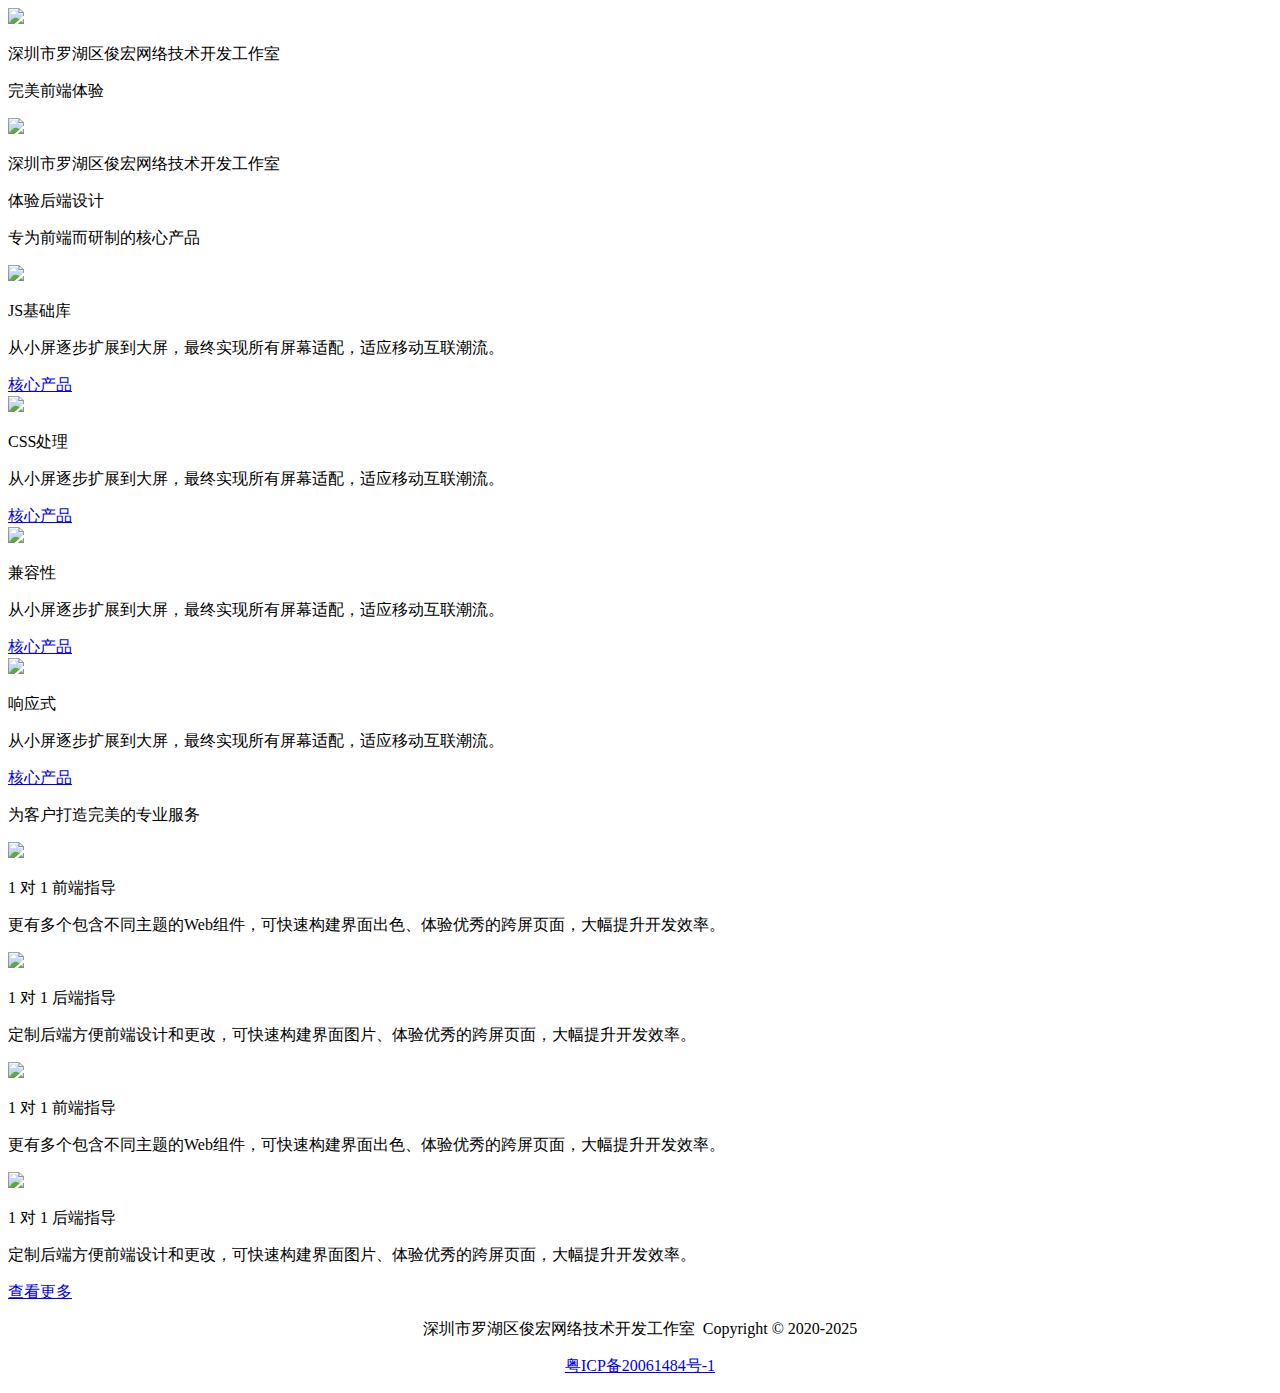
==== index.html @ c03212d7 "Add files via upload" ====
<!DOCTYPE html>
<html lang="en">
<head>
  <meta charset="UTF-8">
  <meta name="viewport" content="width=device-width,user-scalable=no,initial-scale=1.0,maximum-scale=1.0,minimum-scale=1.0">
  <title>深圳市罗湖区俊宏网络技术开发工作室</title>
  <link rel="stylesheet" href="../res/layui/css/layui.css">
  <link rel="stylesheet" href="../res/static/css/index.css">
  <!--禁止右键代码-->	
<script>
    document.oncontextmenu=new Function("event.returnValue=false;"); //禁止右键功能
    document.onkeydown=MM_KeyPress;
    function  MM_KeyPress(num){
        //防止系统退格键
        var keycode = event.keyCode;
        if(keycode ==8)//屏蔽退格健
        {
            event.keyCode = 0;
            return;
        }
        if(keycode >=122 && keycode <=123)//屏蔽f12功能键
        {
            event.keyCode = 0 ;
            event.returnValue=false;
            return;
        }
    }

</script>
<script>function fuckyou(){
      window.close(); //关闭当前窗口(防抽)
     window.location="about:blank"; //将当前窗口跳转置空白页
}
  function ck() {
    console.profile();
    console.profileEnd();
    //我们判断一下profiles里面有没有东西，如果有，肯定有人按F12了，没错！！
    if(console.clear) { console.clear() };
                        if (typeof console.profiles =="object"){
    return console.profiles.length > 0;
                        }
}
function hehe(){
if( (window.console && (console.firebug || console.table && /firebug/i.test(console.table()) )) || (typeof opera == 'object' && typeof opera.postError == 'function' && console.profile.length > 0)){
  fuckyou();
}
if(typeof console.profiles =="object"&&console.profiles.length > 0){
fuckyou();
}
}
hehe();
window.onresize = function(){
if((window.outerHeight-window.innerHeight)>200)
//判断当前窗口内页高度和窗口高度，如果差值大于200，那么呵呵
   fuckyou();
}</script>
<!--禁止右键代码-->
</head>
<body>
  <!-- nav部分 -->
  
  <!-- banner部分 -->
  <div>
    <div class="layui-carousel" id="banner">
      <div carousel-item>
        <div>
          <img src="../res/static/img/banner1.jpg">
          <div class="panel">
            <p class="title">深圳市罗湖区俊宏网络技术开发工作室</p>
            <p>完美前端体验</p>
          </div>
        </div>
        <div>
          <img src="../res/static/img/banner2.jpg">
          <div class="panel">
            <p class="title">深圳市罗湖区俊宏网络技术开发工作室</p>
            <p>体验后端设计</p>
          </div>
        </div>
      </div>
    </div>
  </div>
  <!-- main部分 -->
  <div class="main-product">
    <div class="layui-container">
      <p class="title">专为前端而研制的<span>核心产品</span></p>
      <div class="layui-row layui-col-space25">
        <div class="layui-col-sm6 layui-col-md3">
          <div class="content">
            <div><img src="../res/static/img/Big_icon1.png"></div>
            <div>
              <p class="label">JS基础库</p>
              <p>从小屏逐步扩展到大屏，最终实现所有屏幕适配，适应移动互联潮流。</p>
            </div>
            <a href="javascript:;">核心产品</a>
          </div>
        </div>
        <div class="layui-col-sm6 layui-col-md3 ">
          <div class="content">
            <div><img src="../res/static/img/Big_icon2.png"></div>
            <div>
              <p class="label">CSS处理</p>
              <p>从小屏逐步扩展到大屏，最终实现所有屏幕适配，适应移动互联潮流。</p>
            </div>
            <a href="javascript:;">核心产品</a>
          </div>
        </div>
        <div class="layui-col-sm6 layui-col-md3 ">
          <div class="content">
            <div><img src="../res/static/img/Big_icon3.png"></div>
            <div>
              <p class="label">兼容性</p>
              <p>从小屏逐步扩展到大屏，最终实现所有屏幕适配，适应移动互联潮流。</p>
            </div>
            <a href="javascript:;">核心产品</a>
          </div>
        </div>
        <div class="layui-col-sm6 layui-col-md3 ">
          <div class="content">
            <div><img src="../res/static/img/Big_icon4.png"></div>
            <div>
              <p class="label">响应式</p>
              <p>从小屏逐步扩展到大屏，最终实现所有屏幕适配，适应移动互联潮流。</p>
            </div>
            <a href="javascript:;">核心产品</a>
          </div>
        </div>
      </div>
    </div>
  </div>
  <div class="main-service">
    <div class="layui-container">
      <p class="title">为客户打造完美的<span>专业服务</span></p>
      <div class="layui-row layui-col-space25 layui-col-space80">
        <div class="layui-col-sm6">
          <div class="content">
            <div class="content-left"><img src="../res/static/img/home_img1.jpg"></div>
            <div class="content-right">
              <p class="label">1 对 1 前端指导</p>
              <span></span>
              <p>更有多个包含不同主题的Web组件，可快速构建界面出色、体验优秀的跨屏页面，大幅提升开发效率。</p>
            </div>
          </div>
        </div>
        <div class="layui-col-sm6">
          <div class="content">
            <div class="content-left"><img src="../res/static/img/home_img2.jpg"></div>
            <div class="content-right">
              <p class="label">1 对 1 后端指导</p>
              <span></span>
              <p>定制后端方便前端设计和更改，可快速构建界面图片、体验优秀的跨屏页面，大幅提升开发效率。</p>
            </div>
          </div>
        </div>
        <div class="layui-col-sm6">
          <div class="content">
            <div class="content-left"><img src="../res/static/img/home_img3.jpg"></div>
            <div class="content-right">
              <p class="label">1 对 1 前端指导</p>
              <span></span>
              <p>更有多个包含不同主题的Web组件，可快速构建界面出色、体验优秀的跨屏页面，大幅提升开发效率。</p>
            </div>
          </div>
        </div>
        <div class="layui-col-sm6">
          <div class="content">
            <div class="content-left"><img src="../res/static/img/home_img4.jpg"></div>
            <div class="content-right">
              <p class="label">1 对 1 后端指导</p>
              <span></span>
              <p>定制后端方便前端设计和更改，可快速构建界面图片、体验优秀的跨屏页面，大幅提升开发效率。</p>
            </div>
          </div>
        </div>
      </div>
      <div class="service-more"><a href="javascript:;">查看更多</a></div>
    </div>
  </div>
<!-- footer部分 -->
<center>
<p class="contact-top"><span class="right">深圳市罗湖区俊宏网络技术开发工作室&nbsp;&nbsp;Copyright&nbsp;©&nbsp;2020-2025 </span></p>
<p class="contact-bottom"><span class="right"><a href="https://beian.miit.gov.cn/">粤ICP备20061484号-1</a></div>
</div>
</div>
</div>
</div>
</div>
</center>
<!-- footer部分 -->
<script src="../res/layui/layui.js"></script>
<script>
  layui.config({
    base: '../res/static/js/' 
  }).use('firm'); 
</script>
</body>
</html>
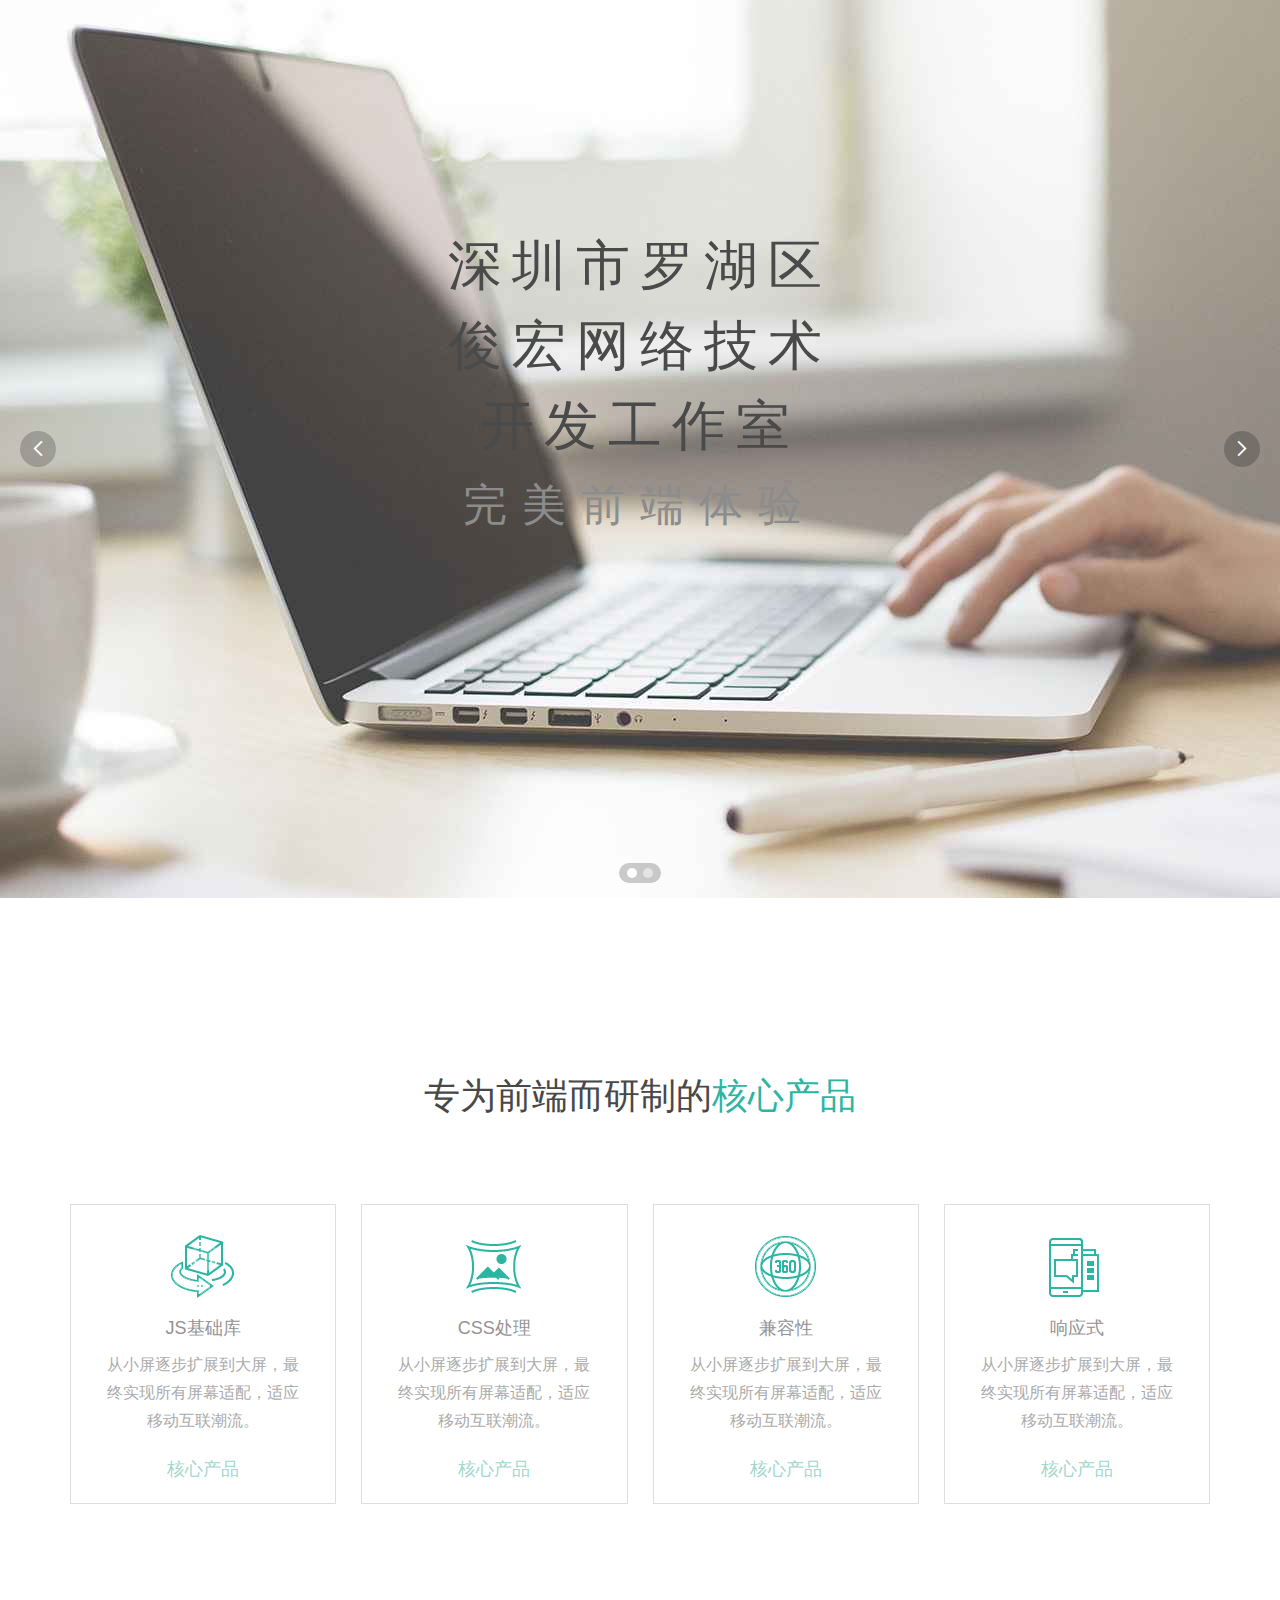
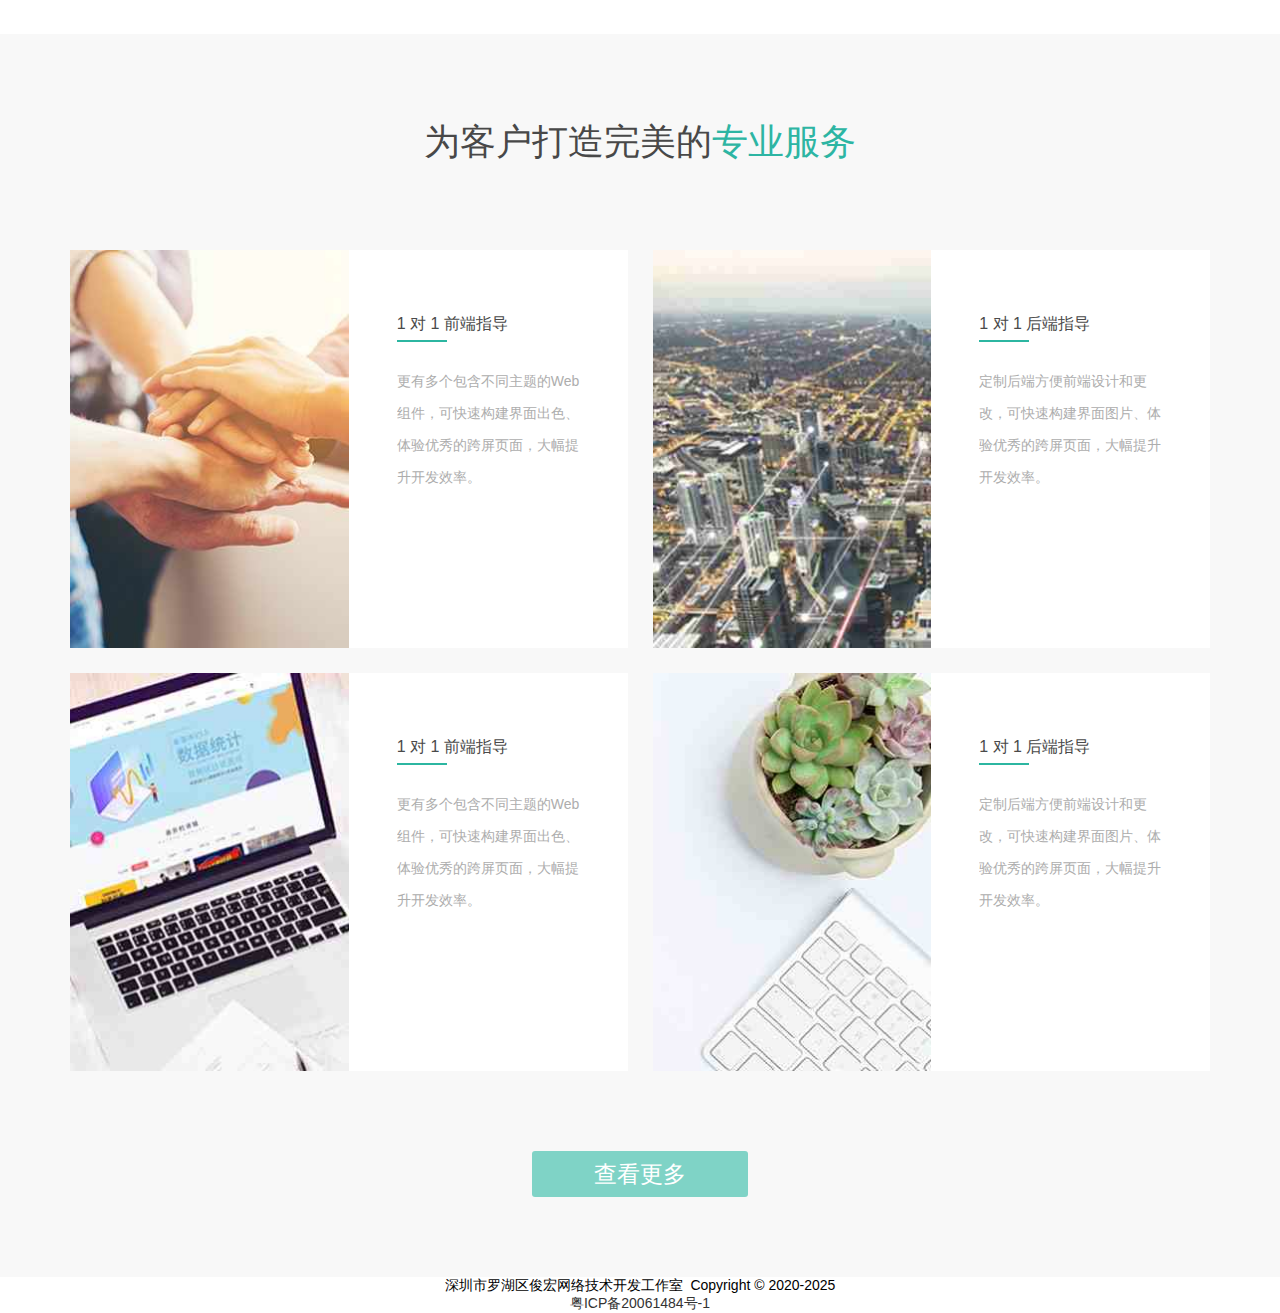
==== commit 8a418502: "Update index.html" ====
--- a/index.html
+++ b/index.html
@@ -4,8 +4,8 @@
   <meta charset="UTF-8">
   <meta name="viewport" content="width=device-width,user-scalable=no,initial-scale=1.0,maximum-scale=1.0,minimum-scale=1.0">
   <title>深圳市罗湖区俊宏网络技术开发工作室</title>
-  <link rel="stylesheet" href="../res/layui/css/layui.css">
-  <link rel="stylesheet" href="../res/static/css/index.css">
+  <link rel="stylesheet" href="res/layui/css/layui.css">
+  <link rel="stylesheet" href="res/static/css/index.css">
   <!--禁止右键代码-->	
 <script>
     document.oncontextmenu=new Function("event.returnValue=false;"); //禁止右键功能
@@ -64,14 +64,14 @@
     <div class="layui-carousel" id="banner">
       <div carousel-item>
         <div>
-          <img src="../res/static/img/banner1.jpg">
+          <img src="res/static/img/banner1.jpg">
           <div class="panel">
             <p class="title">深圳市罗湖区俊宏网络技术开发工作室</p>
             <p>完美前端体验</p>
           </div>
         </div>
         <div>
-          <img src="../res/static/img/banner2.jpg">
+          <img src="res/static/img/banner2.jpg">
           <div class="panel">
             <p class="title">深圳市罗湖区俊宏网络技术开发工作室</p>
             <p>体验后端设计</p>
@@ -87,7 +87,7 @@
       <div class="layui-row layui-col-space25">
         <div class="layui-col-sm6 layui-col-md3">
           <div class="content">
-            <div><img src="../res/static/img/Big_icon1.png"></div>
+            <div><img src="res/static/img/Big_icon1.png"></div>
             <div>
               <p class="label">JS基础库</p>
               <p>从小屏逐步扩展到大屏，最终实现所有屏幕适配，适应移动互联潮流。</p>
@@ -97,7 +97,7 @@
         </div>
         <div class="layui-col-sm6 layui-col-md3 ">
           <div class="content">
-            <div><img src="../res/static/img/Big_icon2.png"></div>
+            <div><img src="res/static/img/Big_icon2.png"></div>
             <div>
               <p class="label">CSS处理</p>
               <p>从小屏逐步扩展到大屏，最终实现所有屏幕适配，适应移动互联潮流。</p>
@@ -107,7 +107,7 @@
         </div>
         <div class="layui-col-sm6 layui-col-md3 ">
           <div class="content">
-            <div><img src="../res/static/img/Big_icon3.png"></div>
+            <div><img src="res/static/img/Big_icon3.png"></div>
             <div>
               <p class="label">兼容性</p>
               <p>从小屏逐步扩展到大屏，最终实现所有屏幕适配，适应移动互联潮流。</p>
@@ -117,7 +117,7 @@
         </div>
         <div class="layui-col-sm6 layui-col-md3 ">
           <div class="content">
-            <div><img src="../res/static/img/Big_icon4.png"></div>
+            <div><img src="res/static/img/Big_icon4.png"></div>
             <div>
               <p class="label">响应式</p>
               <p>从小屏逐步扩展到大屏，最终实现所有屏幕适配，适应移动互联潮流。</p>
@@ -134,7 +134,7 @@
       <div class="layui-row layui-col-space25 layui-col-space80">
         <div class="layui-col-sm6">
           <div class="content">
-            <div class="content-left"><img src="../res/static/img/home_img1.jpg"></div>
+            <div class="content-left"><img src="res/static/img/home_img1.jpg"></div>
             <div class="content-right">
               <p class="label">1 对 1 前端指导</p>
               <span></span>
@@ -144,7 +144,7 @@
         </div>
         <div class="layui-col-sm6">
           <div class="content">
-            <div class="content-left"><img src="../res/static/img/home_img2.jpg"></div>
+            <div class="content-left"><img src="res/static/img/home_img2.jpg"></div>
             <div class="content-right">
               <p class="label">1 对 1 后端指导</p>
               <span></span>
@@ -154,7 +154,7 @@
         </div>
         <div class="layui-col-sm6">
           <div class="content">
-            <div class="content-left"><img src="../res/static/img/home_img3.jpg"></div>
+            <div class="content-left"><img src="res/static/img/home_img3.jpg"></div>
             <div class="content-right">
               <p class="label">1 对 1 前端指导</p>
               <span></span>
@@ -164,7 +164,7 @@
         </div>
         <div class="layui-col-sm6">
           <div class="content">
-            <div class="content-left"><img src="../res/static/img/home_img4.jpg"></div>
+            <div class="content-left"><img src="res/static/img/home_img4.jpg"></div>
             <div class="content-right">
               <p class="label">1 对 1 后端指导</p>
               <span></span>
@@ -187,11 +187,11 @@
 </div>
 </center>
 <!-- footer部分 -->
-<script src="../res/layui/layui.js"></script>
+<script src="res/layui/layui.js"></script>
 <script>
   layui.config({
-    base: '../res/static/js/' 
+    base: 'res/static/js/' 
   }).use('firm'); 
 </script>
 </body>
-</html>+</html>
--- a/res/layui/css/layui.css
+++ b/res/layui/css/layui.css
@@ -0,0 +1,2 @@
+/** layui-v2.4.5 MIT License By https://www.layui.com */
+ .layui-inline,img{display:inline-block;vertical-align:middle}h1,h2,h3,h4,h5,h6{font-weight:400}.layui-edge,.layui-header,.layui-inline,.layui-main{position:relative}.layui-elip,.layui-form-checkbox span,.layui-form-pane .layui-form-label{text-overflow:ellipsis;white-space:nowrap}.layui-btn,.layui-edge,.layui-inline,img{vertical-align:middle}.layui-btn,.layui-disabled,.layui-icon,.layui-unselect{-webkit-user-select:none;-ms-user-select:none;-moz-user-select:none}blockquote,body,button,dd,div,dl,dt,form,h1,h2,h3,h4,h5,h6,input,li,ol,p,pre,td,textarea,th,ul{margin:0;padding:0;-webkit-tap-highlight-color:rgba(0,0,0,0)}a:active,a:hover{outline:0}img{border:none}li{list-style:none}table{border-collapse:collapse;border-spacing:0}h4,h5,h6{font-size:100%}button,input,optgroup,option,select,textarea{font-family:inherit;font-size:inherit;font-style:inherit;font-weight:inherit;outline:0}pre{white-space:pre-wrap;white-space:-moz-pre-wrap;white-space:-pre-wrap;white-space:-o-pre-wrap;word-wrap:break-word}body{line-height:24px;font:14px Helvetica Neue,Helvetica,PingFang SC,Tahoma,Arial,sans-serif}hr{height:1px;margin:10px 0;border:0;clear:both}a{color:#333;text-decoration:none}a:hover{color:#777}a cite{font-style:normal;*cursor:pointer}.layui-border-box,.layui-border-box *{box-sizing:border-box}.layui-box,.layui-box *{box-sizing:content-box}.layui-clear{clear:both;*zoom:1}.layui-clear:after{content:'\20';clear:both;*zoom:1;display:block;height:0}.layui-inline{*display:inline;*zoom:1}.layui-edge{display:inline-block;width:0;height:0;border-width:6px;border-style:dashed;border-color:transparent;overflow:hidden}.layui-edge-top{top:-4px;border-bottom-color:#999;border-bottom-style:solid}.layui-edge-right{border-left-color:#999;border-left-style:solid}.layui-edge-bottom{top:2px;border-top-color:#999;border-top-style:solid}.layui-edge-left{border-right-color:#999;border-right-style:solid}.layui-elip{overflow:hidden}.layui-disabled,.layui-disabled:hover{color:#d2d2d2!important;cursor:not-allowed!important}.layui-circle{border-radius:100%}.layui-show{display:block!important}.layui-hide{display:none!important}@font-face{font-family:layui-icon;src:url(../font/iconfont.eot?v=240);src:url(../font/iconfont.eot?v=240#iefix) format('embedded-opentype'),url(../font/iconfont.svg?v=240#iconfont) format('svg'),url(../font/iconfont.woff?v=240) format('woff'),url(../font/iconfont.ttf?v=240) format('truetype')}.layui-icon{font-family:layui-icon!important;font-size:16px;font-style:normal;-webkit-font-smoothing:antialiased;-moz-osx-font-smoothing:grayscale}.layui-icon-reply-fill:before{content:"\e611"}.layui-icon-set-fill:before{content:"\e614"}.layui-icon-menu-fill:before{content:"\e60f"}.layui-icon-search:before{content:"\e615"}.layui-icon-share:before{content:"\e641"}.layui-icon-set-sm:before{content:"\e620"}.layui-icon-engine:before{content:"\e628"}.layui-icon-close:before{content:"\1006"}.layui-icon-close-fill:before{content:"\1007"}.layui-icon-chart-screen:before{content:"\e629"}.layui-icon-star:before{content:"\e600"}.layui-icon-circle-dot:before{content:"\e617"}.layui-icon-chat:before{content:"\e606"}.layui-icon-release:before{content:"\e609"}.layui-icon-list:before{content:"\e60a"}.layui-icon-chart:before{content:"\e62c"}.layui-icon-ok-circle:before{content:"\1005"}.layui-icon-layim-theme:before{content:"\e61b"}.layui-icon-table:before{content:"\e62d"}.layui-icon-right:before{content:"\e602"}.layui-icon-left:before{content:"\e603"}.layui-icon-cart-simple:before{content:"\e698"}.layui-icon-face-cry:before{content:"\e69c"}.layui-icon-face-smile:before{content:"\e6af"}.layui-icon-survey:before{content:"\e6b2"}.layui-icon-tree:before{content:"\e62e"}.layui-icon-upload-circle:before{content:"\e62f"}.layui-icon-add-circle:before{content:"\e61f"}.layui-icon-download-circle:before{content:"\e601"}.layui-icon-templeate-1:before{content:"\e630"}.layui-icon-util:before{content:"\e631"}.layui-icon-face-surprised:before{content:"\e664"}.layui-icon-edit:before{content:"\e642"}.layui-icon-speaker:before{content:"\e645"}.layui-icon-down:before{content:"\e61a"}.layui-icon-file:before{content:"\e621"}.layui-icon-layouts:before{content:"\e632"}.layui-icon-rate-half:before{content:"\e6c9"}.layui-icon-add-circle-fine:before{content:"\e608"}.layui-icon-prev-circle:before{content:"\e633"}.layui-icon-read:before{content:"\e705"}.layui-icon-404:before{content:"\e61c"}.layui-icon-carousel:before{content:"\e634"}.layui-icon-help:before{content:"\e607"}.layui-icon-code-circle:before{content:"\e635"}.layui-icon-water:before{content:"\e636"}.layui-icon-username:before{content:"\e66f"}.layui-icon-find-fill:before{content:"\e670"}.layui-icon-about:before{content:"\e60b"}.layui-icon-location:before{content:"\e715"}.layui-icon-up:before{content:"\e619"}.layui-icon-pause:before{content:"\e651"}.layui-icon-date:before{content:"\e637"}.layui-icon-layim-uploadfile:before{content:"\e61d"}.layui-icon-delete:before{content:"\e640"}.layui-icon-play:before{content:"\e652"}.layui-icon-top:before{content:"\e604"}.layui-icon-friends:before{content:"\e612"}.layui-icon-refresh-3:before{content:"\e9aa"}.layui-icon-ok:before{content:"\e605"}.layui-icon-layer:before{content:"\e638"}.layui-icon-face-smile-fine:before{content:"\e60c"}.layui-icon-dollar:before{content:"\e659"}.layui-icon-group:before{content:"\e613"}.layui-icon-layim-download:before{content:"\e61e"}.layui-icon-picture-fine:before{content:"\e60d"}.layui-icon-link:before{content:"\e64c"}.layui-icon-diamond:before{content:"\e735"}.layui-icon-log:before{content:"\e60e"}.layui-icon-rate-solid:before{content:"\e67a"}.layui-icon-fonts-del:before{content:"\e64f"}.layui-icon-unlink:before{content:"\e64d"}.layui-icon-fonts-clear:before{content:"\e639"}.layui-icon-triangle-r:before{content:"\e623"}.layui-icon-circle:before{content:"\e63f"}.layui-icon-radio:before{content:"\e643"}.layui-icon-align-center:before{content:"\e647"}.layui-icon-align-right:before{content:"\e648"}.layui-icon-align-left:before{content:"\e649"}.layui-icon-loading-1:before{content:"\e63e"}.layui-icon-return:before{content:"\e65c"}.layui-icon-fonts-strong:before{content:"\e62b"}.layui-icon-upload:before{content:"\e67c"}.layui-icon-dialogue:before{content:"\e63a"}.layui-icon-video:before{content:"\e6ed"}.layui-icon-headset:before{content:"\e6fc"}.layui-icon-cellphone-fine:before{content:"\e63b"}.layui-icon-add-1:before{content:"\e654"}.layui-icon-face-smile-b:before{content:"\e650"}.layui-icon-fonts-html:before{content:"\e64b"}.layui-icon-form:before{content:"\e63c"}.layui-icon-cart:before{content:"\e657"}.layui-icon-camera-fill:before{content:"\e65d"}.layui-icon-tabs:before{content:"\e62a"}.layui-icon-fonts-code:before{content:"\e64e"}.layui-icon-fire:before{content:"\e756"}.layui-icon-set:before{content:"\e716"}.layui-icon-fonts-u:before{content:"\e646"}.layui-icon-triangle-d:before{content:"\e625"}.layui-icon-tips:before{content:"\e702"}.layui-icon-picture:before{content:"\e64a"}.layui-icon-more-vertical:before{content:"\e671"}.layui-icon-flag:before{content:"\e66c"}.layui-icon-loading:before{content:"\e63d"}.layui-icon-fonts-i:before{content:"\e644"}.layui-icon-refresh-1:before{content:"\e666"}.layui-icon-rmb:before{content:"\e65e"}.layui-icon-home:before{content:"\e68e"}.layui-icon-user:before{content:"\e770"}.layui-icon-notice:before{content:"\e667"}.layui-icon-login-weibo:before{content:"\e675"}.layui-icon-voice:before{content:"\e688"}.layui-icon-upload-drag:before{content:"\e681"}.layui-icon-login-qq:before{content:"\e676"}.layui-icon-snowflake:before{content:"\e6b1"}.layui-icon-file-b:before{content:"\e655"}.layui-icon-template:before{content:"\e663"}.layui-icon-auz:before{content:"\e672"}.layui-icon-console:before{content:"\e665"}.layui-icon-app:before{content:"\e653"}.layui-icon-prev:before{content:"\e65a"}.layui-icon-website:before{content:"\e7ae"}.layui-icon-next:before{content:"\e65b"}.layui-icon-component:before{content:"\e857"}.layui-icon-more:before{content:"\e65f"}.layui-icon-login-wechat:before{content:"\e677"}.layui-icon-shrink-right:before{content:"\e668"}.layui-icon-spread-left:before{content:"\e66b"}.layui-icon-camera:before{content:"\e660"}.layui-icon-note:before{content:"\e66e"}.layui-icon-refresh:before{content:"\e669"}.layui-icon-female:before{content:"\e661"}.layui-icon-male:before{content:"\e662"}.layui-icon-password:before{content:"\e673"}.layui-icon-senior:before{content:"\e674"}.layui-icon-theme:before{content:"\e66a"}.layui-icon-tread:before{content:"\e6c5"}.layui-icon-praise:before{content:"\e6c6"}.layui-icon-star-fill:before{content:"\e658"}.layui-icon-rate:before{content:"\e67b"}.layui-icon-template-1:before{content:"\e656"}.layui-icon-vercode:before{content:"\e679"}.layui-icon-cellphone:before{content:"\e678"}.layui-icon-screen-full:before{content:"\e622"}.layui-icon-screen-restore:before{content:"\e758"}.layui-icon-cols:before{content:"\e610"}.layui-icon-export:before{content:"\e67d"}.layui-icon-print:before{content:"\e66d"}.layui-icon-slider:before{content:"\e714"}.layui-main{width:1140px;margin:0 auto}.layui-header{z-index:1000;height:60px}.layui-header a:hover{transition:all .5s;-webkit-transition:all .5s}.layui-side{position:fixed;left:0;top:0;bottom:0;z-index:999;width:200px;overflow-x:hidden}.layui-side-scroll{position:relative;width:220px;height:100%;overflow-x:hidden}.layui-body{position:absolute;left:200px;right:0;top:0;bottom:0;z-index:998;width:auto;overflow:hidden;overflow-y:auto;box-sizing:border-box}.layui-layout-body{overflow:hidden}.layui-layout-admin .layui-header{background-color:#23262E}.layui-layout-admin .layui-side{top:60px;width:200px;overflow-x:hidden}.layui-layout-admin .layui-body{top:60px;bottom:44px}.layui-layout-admin .layui-main{width:auto;margin:0 15px}.layui-layout-admin .layui-footer{position:fixed;left:200px;right:0;bottom:0;height:44px;line-height:44px;padding:0 15px;background-color:#eee}.layui-layout-admin .layui-logo{position:absolute;left:0;top:0;width:200px;height:100%;line-height:60px;text-align:center;color:#009688;font-size:16px}.layui-layout-admin .layui-header .layui-nav{background:0 0}.layui-layout-left{position:absolute!important;left:200px;top:0}.layui-layout-right{position:absolute!important;right:0;top:0}.layui-container{position:relative;margin:0 auto;padding:0 15px;box-sizing:border-box}.layui-fluid{position:relative;margin:0 auto;padding:0 15px}.layui-row:after,.layui-row:before{content:'';display:block;clear:both}.layui-col-lg1,.layui-col-lg10,.layui-col-lg11,.layui-col-lg12,.layui-col-lg2,.layui-col-lg3,.layui-col-lg4,.layui-col-lg5,.layui-col-lg6,.layui-col-lg7,.layui-col-lg8,.layui-col-lg9,.layui-col-md1,.layui-col-md10,.layui-col-md11,.layui-col-md12,.layui-col-md2,.layui-col-md3,.layui-col-md4,.layui-col-md5,.layui-col-md6,.layui-col-md7,.layui-col-md8,.layui-col-md9,.layui-col-sm1,.layui-col-sm10,.layui-col-sm11,.layui-col-sm12,.layui-col-sm2,.layui-col-sm3,.layui-col-sm4,.layui-col-sm5,.layui-col-sm6,.layui-col-sm7,.layui-col-sm8,.layui-col-sm9,.layui-col-xs1,.layui-col-xs10,.layui-col-xs11,.layui-col-xs12,.layui-col-xs2,.layui-col-xs3,.layui-col-xs4,.layui-col-xs5,.layui-col-xs6,.layui-col-xs7,.layui-col-xs8,.layui-col-xs9{position:relative;display:block;box-sizing:border-box}.layui-col-xs1,.layui-col-xs10,.layui-col-xs11,.layui-col-xs12,.layui-col-xs2,.layui-col-xs3,.layui-col-xs4,.layui-col-xs5,.layui-col-xs6,.layui-col-xs7,.layui-col-xs8,.layui-col-xs9{float:left}.layui-col-xs1{width:8.33333333%}.layui-col-xs2{width:16.66666667%}.layui-col-xs3{width:25%}.layui-col-xs4{width:33.33333333%}.layui-col-xs5{width:41.66666667%}.layui-col-xs6{width:50%}.layui-col-xs7{width:58.33333333%}.layui-col-xs8{width:66.66666667%}.layui-col-xs9{width:75%}.layui-col-xs10{width:83.33333333%}.layui-col-xs11{width:91.66666667%}.layui-col-xs12{width:100%}.layui-col-xs-offset1{margin-left:8.33333333%}.layui-col-xs-offset2{margin-left:16.66666667%}.layui-col-xs-offset3{margin-left:25%}.layui-col-xs-offset4{margin-left:33.33333333%}.layui-col-xs-offset5{margin-left:41.66666667%}.layui-col-xs-offset6{margin-left:50%}.layui-col-xs-offset7{margin-left:58.33333333%}.layui-col-xs-offset8{margin-left:66.66666667%}.layui-col-xs-offset9{margin-left:75%}.layui-col-xs-offset10{margin-left:83.33333333%}.layui-col-xs-offset11{margin-left:91.66666667%}.layui-col-xs-offset12{margin-left:100%}@media screen and (max-width:768px){.layui-hide-xs{display:none!important}.layui-show-xs-block{display:block!important}.layui-show-xs-inline{display:inline!important}.layui-show-xs-inline-block{display:inline-block!important}}@media screen and (min-width:768px){.layui-container{width:750px}.layui-hide-sm{display:none!important}.layui-show-sm-block{display:block!important}.layui-show-sm-inline{display:inline!important}.layui-show-sm-inline-block{display:inline-block!important}.layui-col-sm1,.layui-col-sm10,.layui-col-sm11,.layui-col-sm12,.layui-col-sm2,.layui-col-sm3,.layui-col-sm4,.layui-col-sm5,.layui-col-sm6,.layui-col-sm7,.layui-col-sm8,.layui-col-sm9{float:left}.layui-col-sm1{width:8.33333333%}.layui-col-sm2{width:16.66666667%}.layui-col-sm3{width:25%}.layui-col-sm4{width:33.33333333%}.layui-col-sm5{width:41.66666667%}.layui-col-sm6{width:50%}.layui-col-sm7{width:58.33333333%}.layui-col-sm8{width:66.66666667%}.layui-col-sm9{width:75%}.layui-col-sm10{width:83.33333333%}.layui-col-sm11{width:91.66666667%}.layui-col-sm12{width:100%}.layui-col-sm-offset1{margin-left:8.33333333%}.layui-col-sm-offset2{margin-left:16.66666667%}.layui-col-sm-offset3{margin-left:25%}.layui-col-sm-offset4{margin-left:33.33333333%}.layui-col-sm-offset5{margin-left:41.66666667%}.layui-col-sm-offset6{margin-left:50%}.layui-col-sm-offset7{margin-left:58.33333333%}.layui-col-sm-offset8{margin-left:66.66666667%}.layui-col-sm-offset9{margin-left:75%}.layui-col-sm-offset10{margin-left:83.33333333%}.layui-col-sm-offset11{margin-left:91.66666667%}.layui-col-sm-offset12{margin-left:100%}}@media screen and (min-width:992px){.layui-container{width:970px}.layui-hide-md{display:none!important}.layui-show-md-block{display:block!important}.layui-show-md-inline{display:inline!important}.layui-show-md-inline-block{display:inline-block!important}.layui-col-md1,.layui-col-md10,.layui-col-md11,.layui-col-md12,.layui-col-md2,.layui-col-md3,.layui-col-md4,.layui-col-md5,.layui-col-md6,.layui-col-md7,.layui-col-md8,.layui-col-md9{float:left}.layui-col-md1{width:8.33333333%}.layui-col-md2{width:16.66666667%}.layui-col-md3{width:25%}.layui-col-md4{width:33.33333333%}.layui-col-md5{width:41.66666667%}.layui-col-md6{width:50%}.layui-col-md7{width:58.33333333%}.layui-col-md8{width:66.66666667%}.layui-col-md9{width:75%}.layui-col-md10{width:83.33333333%}.layui-col-md11{width:91.66666667%}.layui-col-md12{width:100%}.layui-col-md-offset1{margin-left:8.33333333%}.layui-col-md-offset2{margin-left:16.66666667%}.layui-col-md-offset3{margin-left:25%}.layui-col-md-offset4{margin-left:33.33333333%}.layui-col-md-offset5{margin-left:41.66666667%}.layui-col-md-offset6{margin-left:50%}.layui-col-md-offset7{margin-left:58.33333333%}.layui-col-md-offset8{margin-left:66.66666667%}.layui-col-md-offset9{margin-left:75%}.layui-col-md-offset10{margin-left:83.33333333%}.layui-col-md-offset11{margin-left:91.66666667%}.layui-col-md-offset12{margin-left:100%}}@media screen and (min-width:1200px){.layui-container{width:1170px}.layui-hide-lg{display:none!important}.layui-show-lg-block{display:block!important}.layui-show-lg-inline{display:inline!important}.layui-show-lg-inline-block{display:inline-block!important}.layui-col-lg1,.layui-col-lg10,.layui-col-lg11,.layui-col-lg12,.layui-col-lg2,.layui-col-lg3,.layui-col-lg4,.layui-col-lg5,.layui-col-lg6,.layui-col-lg7,.layui-col-lg8,.layui-col-lg9{float:left}.layui-col-lg1{width:8.33333333%}.layui-col-lg2{width:16.66666667%}.layui-col-lg3{width:25%}.layui-col-lg4{width:33.33333333%}.layui-col-lg5{width:41.66666667%}.layui-col-lg6{width:50%}.layui-col-lg7{width:58.33333333%}.layui-col-lg8{width:66.66666667%}.layui-col-lg9{width:75%}.layui-col-lg10{width:83.33333333%}.layui-col-lg11{width:91.66666667%}.layui-col-lg12{width:100%}.layui-col-lg-offset1{margin-left:8.33333333%}.layui-col-lg-offset2{margin-left:16.66666667%}.layui-col-lg-offset3{margin-left:25%}.layui-col-lg-offset4{margin-left:33.33333333%}.layui-col-lg-offset5{margin-left:41.66666667%}.layui-col-lg-offset6{margin-left:50%}.layui-col-lg-offset7{margin-left:58.33333333%}.layui-col-lg-offset8{margin-left:66.66666667%}.layui-col-lg-offset9{margin-left:75%}.layui-col-lg-offset10{margin-left:83.33333333%}.layui-col-lg-offset11{margin-left:91.66666667%}.layui-col-lg-offset12{margin-left:100%}}.layui-col-space1{margin:-.5px}.layui-col-space1>*{padding:.5px}.layui-col-space3{margin:-1.5px}.layui-col-space3>*{padding:1.5px}.layui-col-space5{margin:-2.5px}.layui-col-space5>*{padding:2.5px}.layui-col-space8{margin:-3.5px}.layui-col-space8>*{padding:3.5px}.layui-col-space10{margin:-5px}.layui-col-space10>*{padding:5px}.layui-col-space12{margin:-6px}.layui-col-space12>*{padding:6px}.layui-col-space15{margin:-7.5px}.layui-col-space15>*{padding:7.5px}.layui-col-space18{margin:-9px}.layui-col-space18>*{padding:9px}.layui-col-space20{margin:-10px}.layui-col-space20>*{padding:10px}.layui-col-space22{margin:-11px}.layui-col-space22>*{padding:11px}.layui-col-space25{margin:-12.5px}.layui-col-space25>*{padding:12.5px}.layui-col-space30{margin:-15px}.layui-col-space30>*{padding:15px}.layui-btn,.layui-input,.layui-select,.layui-textarea,.layui-upload-button{outline:0;-webkit-appearance:none;transition:all .3s;-webkit-transition:all .3s;box-sizing:border-box}.layui-elem-quote{margin-bottom:10px;padding:15px;line-height:22px;border-left:5px solid #009688;border-radius:0 2px 2px 0;background-color:#f2f2f2}.layui-quote-nm{border-style:solid;border-width:1px 1px 1px 5px;background:0 0}.layui-elem-field{margin-bottom:10px;padding:0;border-width:1px;border-style:solid}.layui-elem-field legend{margin-left:20px;padding:0 10px;font-size:20px;font-weight:300}.layui-field-title{margin:10px 0 20px;border-width:1px 0 0}.layui-field-box{padding:10px 15px}.layui-field-title .layui-field-box{padding:10px 0}.layui-progress{position:relative;height:6px;border-radius:20px;background-color:#e2e2e2}.layui-progress-bar{position:absolute;left:0;top:0;width:0;max-width:100%;height:6px;border-radius:20px;text-align:right;background-color:#5FB878;transition:all .3s;-webkit-transition:all .3s}.layui-progress-big,.layui-progress-big .layui-progress-bar{height:18px;line-height:18px}.layui-progress-text{position:relative;top:-20px;line-height:18px;font-size:12px;color:#666}.layui-progress-big .layui-progress-text{position:static;padding:0 10px;color:#fff}.layui-collapse{border-width:1px;border-style:solid;border-radius:2px}.layui-colla-content,.layui-colla-item{border-top-width:1px;border-top-style:solid}.layui-colla-item:first-child{border-top:none}.layui-colla-title{position:relative;height:42px;line-height:42px;padding:0 15px 0 35px;color:#333;background-color:#f2f2f2;cursor:pointer;font-size:14px;overflow:hidden}.layui-colla-content{display:none;padding:10px 15px;line-height:22px;color:#666}.layui-colla-icon{position:absolute;left:15px;top:0;font-size:14px}.layui-card{margin-bottom:15px;border-radius:2px;background-color:#fff;box-shadow:0 1px 2px 0 rgba(0,0,0,.05)}.layui-card:last-child{margin-bottom:0}.layui-card-header{position:relative;height:42px;line-height:42px;padding:0 15px;border-bottom:1px solid #f6f6f6;color:#333;border-radius:2px 2px 0 0;font-size:14px}.layui-bg-black,.layui-bg-blue,.layui-bg-cyan,.layui-bg-green,.layui-bg-orange,.layui-bg-red{color:#fff!important}.layui-card-body{position:relative;padding:10px 15px;line-height:24px}.layui-card-body[pad15]{padding:15px}.layui-card-body[pad20]{padding:20px}.layui-card-body .layui-table{margin:5px 0}.layui-card .layui-tab{margin:0}.layui-panel-window{position:relative;padding:15px;border-radius:0;border-top:5px solid #E6E6E6;background-color:#fff}.layui-auxiliar-moving{position:fixed;left:0;right:0;top:0;bottom:0;width:100%;height:100%;background:0 0;z-index:9999999999}.layui-form-label,.layui-form-mid,.layui-form-select,.layui-input-block,.layui-input-inline,.layui-textarea{position:relative}.layui-bg-red{background-color:#FF5722!important}.layui-bg-orange{background-color:#FFB800!important}.layui-bg-green{background-color:#009688!important}.layui-bg-cyan{background-color:#2F4056!important}.layui-bg-blue{background-color:#1E9FFF!important}.layui-bg-black{background-color:#393D49!important}.layui-bg-gray{background-color:#eee!important;color:#666!important}.layui-badge-rim,.layui-colla-content,.layui-colla-item,.layui-collapse,.layui-elem-field,.layui-form-pane .layui-form-item[pane],.layui-form-pane .layui-form-label,.layui-input,.layui-layedit,.layui-layedit-tool,.layui-quote-nm,.layui-select,.layui-tab-bar,.layui-tab-card,.layui-tab-title,.layui-tab-title .layui-this:after,.layui-textarea{border-color:#e6e6e6}.layui-timeline-item:before,hr{background-color:#e6e6e6}.layui-text{line-height:22px;font-size:14px;color:#666}.layui-text h1,.layui-text h2,.layui-text h3{font-weight:500;color:#333}.layui-text h1{font-size:30px}.layui-text h2{font-size:24px}.layui-text h3{font-size:18px}.layui-text a:not(.layui-btn){color:#01AAED}.layui-text a:not(.layui-btn):hover{text-decoration:underline}.layui-text ul{padding:5px 0 5px 15px}.layui-text ul li{margin-top:5px;list-style-type:disc}.layui-text em,.layui-word-aux{color:#999!important;padding:0 5px!important}.layui-btn{display:inline-block;height:38px;line-height:38px;padding:0 18px;background-color:#009688;color:#fff;white-space:nowrap;text-align:center;font-size:14px;border:none;border-radius:2px;cursor:pointer}.layui-btn:hover{opacity:.8;filter:alpha(opacity=80);color:#fff}.layui-btn:active{opacity:1;filter:alpha(opacity=100)}.layui-btn+.layui-btn{margin-left:10px}.layui-btn-container{font-size:0}.layui-btn-container .layui-btn{margin-right:10px;margin-bottom:10px}.layui-btn-container .layui-btn+.layui-btn{margin-left:0}.layui-table .layui-btn-container .layui-btn{margin-bottom:9px}.layui-btn-radius{border-radius:100px}.layui-btn .layui-icon{margin-right:3px;font-size:18px;vertical-align:bottom;vertical-align:middle\9}.layui-btn-primary{border:1px solid #C9C9C9;background-color:#fff;color:#555}.layui-btn-primary:hover{border-color:#009688;color:#333}.layui-btn-normal{background-color:#1E9FFF}.layui-btn-warm{background-color:#FFB800}.layui-btn-danger{background-color:#FF5722}.layui-btn-disabled,.layui-btn-disabled:active,.layui-btn-disabled:hover{border:1px solid #e6e6e6;background-color:#FBFBFB;color:#C9C9C9;cursor:not-allowed;opacity:1}.layui-btn-lg{height:44px;line-height:44px;padding:0 25px;font-size:16px}.layui-btn-sm{height:30px;line-height:30px;padding:0 10px;font-size:12px}.layui-btn-sm i{font-size:16px!important}.layui-btn-xs{height:22px;line-height:22px;padding:0 5px;font-size:12px}.layui-btn-xs i{font-size:14px!important}.layui-btn-group{display:inline-block;vertical-align:middle;font-size:0}.layui-btn-group .layui-btn{margin-left:0!important;margin-right:0!important;border-left:1px solid rgba(255,255,255,.5);border-radius:0}.layui-btn-group .layui-btn-primary{border-left:none}.layui-btn-group .layui-btn-primary:hover{border-color:#C9C9C9;color:#009688}.layui-btn-group .layui-btn:first-child{border-left:none;border-radius:2px 0 0 2px}.layui-btn-group .layui-btn-primary:first-child{border-left:1px solid #c9c9c9}.layui-btn-group .layui-btn:last-child{border-radius:0 2px 2px 0}.layui-btn-group .layui-btn+.layui-btn{margin-left:0}.layui-btn-group+.layui-btn-group{margin-left:10px}.layui-btn-fluid{width:100%}.layui-input,.layui-select,.layui-textarea{height:38px;line-height:1.3;line-height:38px\9;border-width:1px;border-style:solid;background-color:#fff;border-radius:2px}.layui-input::-webkit-input-placeholder,.layui-select::-webkit-input-placeholder,.layui-textarea::-webkit-input-placeholder{line-height:1.3}.layui-input,.layui-textarea{display:block;width:100%;padding-left:10px}.layui-input:hover,.layui-textarea:hover{border-color:#D2D2D2!important}.layui-input:focus,.layui-textarea:focus{border-color:#C9C9C9!important}.layui-textarea{min-height:100px;height:auto;line-height:20px;padding:6px 10px;resize:vertical}.layui-select{padding:0 10px}.layui-form input[type=checkbox],.layui-form input[type=radio],.layui-form select{display:none}.layui-form [lay-ignore]{display:initial}.layui-form-item{margin-bottom:15px;clear:both;*zoom:1}.layui-form-item:after{content:'\20';clear:both;*zoom:1;display:block;height:0}.layui-form-label{float:left;display:block;padding:9px 15px;width:80px;font-weight:400;line-height:20px;text-align:right}.layui-form-label-col{display:block;float:none;padding:9px 0;line-height:20px;text-align:left}.layui-form-item .layui-inline{margin-bottom:5px;margin-right:10px}.layui-input-block{margin-left:110px;min-height:36px}.layui-input-inline{display:inline-block;vertical-align:middle}.layui-form-item .layui-input-inline{float:left;width:190px;margin-right:10px}.layui-form-text .layui-input-inline{width:auto}.layui-form-mid{float:left;display:block;padding:9px 0!important;line-height:20px;margin-right:10px}.layui-form-danger+.layui-form-select .layui-input,.layui-form-danger:focus{border-color:#FF5722!important}.layui-form-select .layui-input{padding-right:30px;cursor:pointer}.layui-form-select .layui-edge{position:absolute;right:10px;top:50%;margin-top:-3px;cursor:pointer;border-width:6px;border-top-color:#c2c2c2;border-top-style:solid;transition:all .3s;-webkit-transition:all .3s}.layui-form-select dl{display:none;position:absolute;left:0;top:42px;padding:5px 0;z-index:899;min-width:100%;border:1px solid #d2d2d2;max-height:300px;overflow-y:auto;background-color:#fff;border-radius:2px;box-shadow:0 2px 4px rgba(0,0,0,.12);box-sizing:border-box}.layui-form-select dl dd,.layui-form-select dl dt{padding:0 10px;line-height:36px;white-space:nowrap;overflow:hidden;text-overflow:ellipsis}.layui-form-select dl dt{font-size:12px;color:#999}.layui-form-select dl dd{cursor:pointer}.layui-form-select dl dd:hover{background-color:#f2f2f2;-webkit-transition:.5s all;transition:.5s all}.layui-form-select .layui-select-group dd{padding-left:20px}.layui-form-select dl dd.layui-select-tips{padding-left:10px!important;color:#999}.layui-form-select dl dd.layui-this{background-color:#5FB878;color:#fff}.layui-form-checkbox,.layui-form-select dl dd.layui-disabled{background-color:#fff}.layui-form-selected dl{display:block}.layui-form-checkbox,.layui-form-checkbox *,.layui-form-switch{display:inline-block;vertical-align:middle}.layui-form-selected .layui-edge{margin-top:-9px;-webkit-transform:rotate(180deg);transform:rotate(180deg);margin-top:-3px\9}:root .layui-form-selected .layui-edge{margin-top:-9px\0/IE9}.layui-form-selectup dl{top:auto;bottom:42px}.layui-select-none{margin:5px 0;text-align:center;color:#999}.layui-select-disabled .layui-disabled{border-color:#eee!important}.layui-select-disabled .layui-edge{border-top-color:#d2d2d2}.layui-form-checkbox{position:relative;height:30px;line-height:30px;margin-right:10px;padding-right:30px;cursor:pointer;font-size:0;-webkit-transition:.1s linear;transition:.1s linear;box-sizing:border-box}.layui-form-checkbox span{padding:0 10px;height:100%;font-size:14px;border-radius:2px 0 0 2px;background-color:#d2d2d2;color:#fff;overflow:hidden}.layui-form-checkbox:hover span{background-color:#c2c2c2}.layui-form-checkbox i{position:absolute;right:0;top:0;width:30px;height:28px;border:1px solid #d2d2d2;border-left:none;border-radius:0 2px 2px 0;color:#fff;font-size:20px;text-align:center}.layui-form-checkbox:hover i{border-color:#c2c2c2;color:#c2c2c2}.layui-form-checked,.layui-form-checked:hover{border-color:#5FB878}.layui-form-checked span,.layui-form-checked:hover span{background-color:#5FB878}.layui-form-checked i,.layui-form-checked:hover i{color:#5FB878}.layui-form-item .layui-form-checkbox{margin-top:4px}.layui-form-checkbox[lay-skin=primary]{height:auto!important;line-height:normal!important;min-width:18px;min-height:18px;border:none!important;margin-right:0;padding-left:28px;padding-right:0;background:0 0}.layui-form-checkbox[lay-skin=primary] span{padding-left:0;padding-right:15px;line-height:18px;background:0 0;color:#666}.layui-form-checkbox[lay-skin=primary] i{right:auto;left:0;width:16px;height:16px;line-height:16px;border:1px solid #d2d2d2;font-size:12px;border-radius:2px;background-color:#fff;-webkit-transition:.1s linear;transition:.1s linear}.layui-form-checkbox[lay-skin=primary]:hover i{border-color:#5FB878;color:#fff}.layui-form-checked[lay-skin=primary] i{border-color:#5FB878;background-color:#5FB878;color:#fff}.layui-checkbox-disbaled[lay-skin=primary] span{background:0 0!important;color:#c2c2c2}.layui-checkbox-disbaled[lay-skin=primary]:hover i{border-color:#d2d2d2}.layui-form-item .layui-form-checkbox[lay-skin=primary]{margin-top:10px}.layui-form-switch{position:relative;height:22px;line-height:22px;min-width:35px;padding:0 5px;margin-top:8px;border:1px solid #d2d2d2;border-radius:20px;cursor:pointer;background-color:#fff;-webkit-transition:.1s linear;transition:.1s linear}.layui-form-switch i{position:absolute;left:5px;top:3px;width:16px;height:16px;border-radius:20px;background-color:#d2d2d2;-webkit-transition:.1s linear;transition:.1s linear}.layui-form-switch em{position:relative;top:0;width:25px;margin-left:21px;padding:0!important;text-align:center!important;color:#999!important;font-style:normal!important;font-size:12px}.layui-form-onswitch{border-color:#5FB878;background-color:#5FB878}.layui-checkbox-disbaled,.layui-checkbox-disbaled i{border-color:#e2e2e2!important}.layui-form-onswitch i{left:100%;margin-left:-21px;background-color:#fff}.layui-form-onswitch em{margin-left:5px;margin-right:21px;color:#fff!important}.layui-checkbox-disbaled span{background-color:#e2e2e2!important}.layui-checkbox-disbaled:hover i{color:#fff!important}[lay-radio]{display:none}.layui-form-radio,.layui-form-radio *{display:inline-block;vertical-align:middle}.layui-form-radio{line-height:28px;margin:6px 10px 0 0;padding-right:10px;cursor:pointer;font-size:0}.layui-form-radio *{font-size:14px}.layui-form-radio>i{margin-right:8px;font-size:22px;color:#c2c2c2}.layui-form-radio>i:hover,.layui-form-radioed>i{color:#5FB878}.layui-radio-disbaled>i{color:#e2e2e2!important}.layui-form-pane .layui-form-label{width:110px;padding:8px 15px;height:38px;line-height:20px;border-width:1px;border-style:solid;border-radius:2px 0 0 2px;text-align:center;background-color:#FBFBFB;overflow:hidden;box-sizing:border-box}.layui-form-pane .layui-input-inline{margin-left:-1px}.layui-form-pane .layui-input-block{margin-left:110px;left:-1px}.layui-form-pane .layui-input{border-radius:0 2px 2px 0}.layui-form-pane .layui-form-text .layui-form-label{float:none;width:100%;border-radius:2px;box-sizing:border-box;text-align:left}.layui-form-pane .layui-form-text .layui-input-inline{display:block;margin:0;top:-1px;clear:both}.layui-form-pane .layui-form-text .layui-input-block{margin:0;left:0;top:-1px}.layui-form-pane .layui-form-text .layui-textarea{min-height:100px;border-radius:0 0 2px 2px}.layui-form-pane .layui-form-checkbox{margin:4px 0 4px 10px}.layui-form-pane .layui-form-radio,.layui-form-pane .layui-form-switch{margin-top:6px;margin-left:10px}.layui-form-pane .layui-form-item[pane]{position:relative;border-width:1px;border-style:solid}.layui-form-pane .layui-form-item[pane] .layui-form-label{position:absolute;left:0;top:0;height:100%;border-width:0 1px 0 0}.layui-form-pane .layui-form-item[pane] .layui-input-inline{margin-left:110px}@media screen and (max-width:450px){.layui-form-item .layui-form-label{text-overflow:ellipsis;overflow:hidden;white-space:nowrap}.layui-form-item .layui-inline{display:block;margin-right:0;margin-bottom:20px;clear:both}.layui-form-item .layui-inline:after{content:'\20';clear:both;display:block;height:0}.layui-form-item .layui-input-inline{display:block;float:none;left:-3px;width:auto;margin:0 0 10px 112px}.layui-form-item .layui-input-inline+.layui-form-mid{margin-left:110px;top:-5px;padding:0}.layui-form-item .layui-form-checkbox{margin-right:5px;margin-bottom:5px}}.layui-layedit{border-width:1px;border-style:solid;border-radius:2px}.layui-layedit-tool{padding:3px 5px;border-bottom-width:1px;border-bottom-style:solid;font-size:0}.layedit-tool-fixed{position:fixed;top:0;border-top:1px solid #e2e2e2}.layui-layedit-tool .layedit-tool-mid,.layui-layedit-tool .layui-icon{display:inline-block;vertical-align:middle;text-align:center;font-size:14px}.layui-layedit-tool .layui-icon{position:relative;width:32px;height:30px;line-height:30px;margin:3px 5px;color:#777;cursor:pointer;border-radius:2px}.layui-layedit-tool .layui-icon:hover{color:#393D49}.layui-layedit-tool .layui-icon:active{color:#000}.layui-layedit-tool .layedit-tool-active{background-color:#e2e2e2;color:#000}.layui-layedit-tool .layui-disabled,.layui-layedit-tool .layui-disabled:hover{color:#d2d2d2;cursor:not-allowed}.layui-layedit-tool .layedit-tool-mid{width:1px;height:18px;margin:0 10px;background-color:#d2d2d2}.layedit-tool-html{width:50px!important;font-size:30px!important}.layedit-tool-b,.layedit-tool-code,.layedit-tool-help{font-size:16px!important}.layedit-tool-d,.layedit-tool-face,.layedit-tool-image,.layedit-tool-unlink{font-size:18px!important}.layedit-tool-image input{position:absolute;font-size:0;left:0;top:0;width:100%;height:100%;opacity:.01;filter:Alpha(opacity=1);cursor:pointer}.layui-layedit-iframe iframe{display:block;width:100%}#LAY_layedit_code{overflow:hidden}.layui-laypage{display:inline-block;*display:inline;*zoom:1;vertical-align:middle;margin:10px 0;font-size:0}.layui-laypage>a:first-child,.layui-laypage>a:first-child em{border-radius:2px 0 0 2px}.layui-laypage>a:last-child,.layui-laypage>a:last-child em{border-radius:0 2px 2px 0}.layui-laypage>:first-child{margin-left:0!important}.layui-laypage>:last-child{margin-right:0!important}.layui-laypage a,.layui-laypage button,.layui-laypage input,.layui-laypage select,.layui-laypage span{border:1px solid #e2e2e2}.layui-laypage a,.layui-laypage span{display:inline-block;*display:inline;*zoom:1;vertical-align:middle;padding:0 15px;height:28px;line-height:28px;margin:0 -1px 5px 0;background-color:#fff;color:#333;font-size:12px}.layui-flow-more a *,.layui-laypage input,.layui-table-view select[lay-ignore]{display:inline-block}.layui-laypage a:hover{color:#009688}.layui-laypage em{font-style:normal}.layui-laypage .layui-laypage-spr{color:#999;font-weight:700}.layui-laypage a{text-decoration:none}.layui-laypage .layui-laypage-curr{position:relative}.layui-laypage .layui-laypage-curr em{position:relative;color:#fff}.layui-laypage .layui-laypage-curr .layui-laypage-em{position:absolute;left:-1px;top:-1px;padding:1px;width:100%;height:100%;background-color:#009688}.layui-laypage-em{border-radius:2px}.layui-laypage-next em,.layui-laypage-prev em{font-family:Sim sun;font-size:16px}.layui-laypage .layui-laypage-count,.layui-laypage .layui-laypage-limits,.layui-laypage .layui-laypage-refresh,.layui-laypage .layui-laypage-skip{margin-left:10px;margin-right:10px;padding:0;border:none}.layui-laypage .layui-laypage-limits,.layui-laypage .layui-laypage-refresh{vertical-align:top}.layui-laypage .layui-laypage-refresh i{font-size:18px;cursor:pointer}.layui-laypage select{height:22px;padding:3px;border-radius:2px;cursor:pointer}.layui-laypage .layui-laypage-skip{height:30px;line-height:30px;color:#999}.layui-laypage button,.layui-laypage input{height:30px;line-height:30px;border-radius:2px;vertical-align:top;background-color:#fff;box-sizing:border-box}.layui-laypage input{width:40px;margin:0 10px;padding:0 3px;text-align:center}.layui-laypage input:focus,.layui-laypage select:focus{border-color:#009688!important}.layui-laypage button{margin-left:10px;padding:0 10px;cursor:pointer}.layui-table,.layui-table-view{margin:10px 0}.layui-flow-more{margin:10px 0;text-align:center;color:#999;font-size:14px}.layui-flow-more a{height:32px;line-height:32px}.layui-flow-more a *{vertical-align:top}.layui-flow-more a cite{padding:0 20px;border-radius:3px;background-color:#eee;color:#333;font-style:normal}.layui-flow-more a cite:hover{opacity:.8}.layui-flow-more a i{font-size:30px;color:#737383}.layui-table{width:100%;background-color:#fff;color:#666}.layui-table tr{transition:all .3s;-webkit-transition:all .3s}.layui-table th{text-align:left;font-weight:400}.layui-table tbody tr:hover,.layui-table thead tr,.layui-table-click,.layui-table-header,.layui-table-hover,.layui-table-mend,.layui-table-patch,.layui-table-tool,.layui-table-total,.layui-table-total tr,.layui-table[lay-even] tr:nth-child(even){background-color:#f2f2f2}.layui-table td,.layui-table th,.layui-table-col-set,.layui-table-fixed-r,.layui-table-grid-down,.layui-table-header,.layui-table-page,.layui-table-tips-main,.layui-table-tool,.layui-table-total,.layui-table-view,.layui-table[lay-skin=line],.layui-table[lay-skin=row]{border-width:1px;border-style:solid;border-color:#e6e6e6}.layui-table td,.layui-table th{position:relative;padding:9px 15px;min-height:20px;line-height:20px;font-size:14px}.layui-table[lay-skin=line] td,.layui-table[lay-skin=line] th{border-width:0 0 1px}.layui-table[lay-skin=row] td,.layui-table[lay-skin=row] th{border-width:0 1px 0 0}.layui-table[lay-skin=nob] td,.layui-table[lay-skin=nob] th{border:none}.layui-table img{max-width:100px}.layui-table[lay-size=lg] td,.layui-table[lay-size=lg] th{padding:15px 30px}.layui-table-view .layui-table[lay-size=lg] .layui-table-cell{height:40px;line-height:40px}.layui-table[lay-size=sm] td,.layui-table[lay-size=sm] th{font-size:12px;padding:5px 10px}.layui-table-view .layui-table[lay-size=sm] .layui-table-cell{height:20px;line-height:20px}.layui-table[lay-data]{display:none}.layui-table-box{position:relative;overflow:hidden}.layui-table-view .layui-table{position:relative;width:auto;margin:0}.layui-table-view .layui-table[lay-skin=line]{border-width:0 1px 0 0}.layui-table-view .layui-table[lay-skin=row]{border-width:0 0 1px}.layui-table-view .layui-table td,.layui-table-view .layui-table th{padding:5px 0;border-top:none;border-left:none}.layui-table-view .layui-table th.layui-unselect .layui-table-cell span{cursor:pointer}.layui-table-view .layui-table td{cursor:default}.layui-table-view .layui-form-checkbox[lay-skin=primary] i{width:18px;height:18px}.layui-table-view .layui-form-radio{line-height:0;padding:0}.layui-table-view .layui-form-radio>i{margin:0;font-size:20px}.layui-table-init{position:absolute;left:0;top:0;width:100%;height:100%;text-align:center;z-index:110}.layui-table-init .layui-icon{position:absolute;left:50%;top:50%;margin:-15px 0 0 -15px;font-size:30px;color:#c2c2c2}.layui-table-header{border-width:0 0 1px;overflow:hidden}.layui-table-header .layui-table{margin-bottom:-1px}.layui-table-tool .layui-inline[lay-event]{position:relative;width:26px;height:26px;padding:5px;line-height:16px;margin-right:10px;text-align:center;color:#333;border:1px solid #ccc;cursor:pointer;-webkit-transition:.5s all;transition:.5s all}.layui-table-tool .layui-inline[lay-event]:hover{border:1px solid #999}.layui-table-tool-temp{padding-right:120px}.layui-table-tool-self{position:absolute;right:17px;top:10px}.layui-table-tool .layui-table-tool-self .layui-inline[lay-event]{margin:0 0 0 10px}.layui-table-tool-panel{position:absolute;top:29px;left:-1px;padding:5px 0;min-width:150px;min-height:40px;border:1px solid #d2d2d2;text-align:left;overflow-y:auto;background-color:#fff;box-shadow:0 2px 4px rgba(0,0,0,.12)}.layui-table-cell,.layui-table-tool-panel li{overflow:hidden;text-overflow:ellipsis;white-space:nowrap}.layui-table-tool-panel li{padding:0 10px;line-height:30px;-webkit-transition:.5s all;transition:.5s all}.layui-table-tool-panel li .layui-form-checkbox[lay-skin=primary]{width:100%;padding-left:28px}.layui-table-tool-panel li:hover{background-color:#f2f2f2}.layui-table-tool-panel li .layui-form-checkbox[lay-skin=primary] i{position:absolute;left:0;top:0}.layui-table-tool-panel li .layui-form-checkbox[lay-skin=primary] span{padding:0}.layui-table-tool .layui-table-tool-self .layui-table-tool-panel{left:auto;right:-1px}.layui-table-col-set{position:absolute;right:0;top:0;width:20px;height:100%;border-width:0 0 0 1px;background-color:#fff}.layui-table-sort{width:10px;height:20px;margin-left:5px;cursor:pointer!important}.layui-table-sort .layui-edge{position:absolute;left:5px;border-width:5px}.layui-table-sort .layui-table-sort-asc{top:3px;border-top:none;border-bottom-style:solid;border-bottom-color:#b2b2b2}.layui-table-sort .layui-table-sort-asc:hover{border-bottom-color:#666}.layui-table-sort .layui-table-sort-desc{bottom:5px;border-bottom:none;border-top-style:solid;border-top-color:#b2b2b2}.layui-table-sort .layui-table-sort-desc:hover{border-top-color:#666}.layui-table-sort[lay-sort=asc] .layui-table-sort-asc{border-bottom-color:#000}.layui-table-sort[lay-sort=desc] .layui-table-sort-desc{border-top-color:#000}.layui-table-cell{height:28px;line-height:28px;padding:0 15px;position:relative;box-sizing:border-box}.layui-table-cell .layui-form-checkbox[lay-skin=primary]{top:-1px;padding:0}.layui-table-cell .layui-table-link{color:#01AAED}.laytable-cell-checkbox,.laytable-cell-numbers,.laytable-cell-radio,.laytable-cell-space{padding:0;text-align:center}.layui-table-body{position:relative;overflow:auto;margin-right:-1px;margin-bottom:-1px}.layui-table-body .layui-none{line-height:26px;padding:15px;text-align:center;color:#999}.layui-table-fixed{position:absolute;left:0;top:0;z-index:101}.layui-table-fixed .layui-table-body{overflow:hidden}.layui-table-fixed-l{box-shadow:0 -1px 8px rgba(0,0,0,.08)}.layui-table-fixed-r{left:auto;right:-1px;border-width:0 0 0 1px;box-shadow:-1px 0 8px rgba(0,0,0,.08)}.layui-table-fixed-r .layui-table-header{position:relative;overflow:visible}.layui-table-mend{position:absolute;right:-49px;top:0;height:100%;width:50px}.layui-table-tool{position:relative;z-index:890;width:100%;min-height:50px;line-height:30px;padding:10px 15px;border-width:0 0 1px}.layui-table-tool .layui-btn-container{margin-bottom:-10px}.layui-table-page,.layui-table-total{border-width:1px 0 0;margin-bottom:-1px;overflow:hidden}.layui-table-page{position:relative;width:100%;padding:7px 7px 0;height:41px;font-size:12px;white-space:nowrap}.layui-table-page>div{height:26px}.layui-table-page .layui-laypage{margin:0}.layui-table-page .layui-laypage a,.layui-table-page .layui-laypage span{height:26px;line-height:26px;margin-bottom:10px;border:none;background:0 0}.layui-table-page .layui-laypage a,.layui-table-page .layui-laypage span.layui-laypage-curr{padding:0 12px}.layui-table-page .layui-laypage span{margin-left:0;padding:0}.layui-table-page .layui-laypage .layui-laypage-prev{margin-left:-7px!important}.layui-table-page .layui-laypage .layui-laypage-curr .layui-laypage-em{left:0;top:0;padding:0}.layui-table-page .layui-laypage button,.layui-table-page .layui-laypage input{height:26px;line-height:26px}.layui-table-page .layui-laypage input{width:40px}.layui-table-page .layui-laypage button{padding:0 10px}.layui-table-page select{height:18px}.layui-table-patch .layui-table-cell{padding:0;width:30px}.layui-table-edit{position:absolute;left:0;top:0;width:100%;height:100%;padding:0 14px 1px;border-radius:0;box-shadow:1px 1px 20px rgba(0,0,0,.15)}.layui-table-edit:focus{border-color:#5FB878!important}select.layui-table-edit{padding:0 0 0 10px;border-color:#C9C9C9}.layui-table-view .layui-form-checkbox,.layui-table-view .layui-form-radio,.layui-table-view .layui-form-switch{top:0;margin:0;box-sizing:content-box}.layui-table-view .layui-form-checkbox{top:-1px;height:26px;line-height:26px}.layui-table-view .layui-form-checkbox i{height:26px}.layui-table-grid .layui-table-cell{overflow:visible}.layui-table-grid-down{position:absolute;top:0;right:0;width:26px;height:100%;padding:5px 0;border-width:0 0 0 1px;text-align:center;background-color:#fff;color:#999;cursor:pointer}.layui-table-grid-down .layui-icon{position:absolute;top:50%;left:50%;margin:-8px 0 0 -8px}.layui-table-grid-down:hover{background-color:#fbfbfb}body .layui-table-tips .layui-layer-content{background:0 0;padding:0;box-shadow:0 1px 6px rgba(0,0,0,.12)}.layui-table-tips-main{margin:-44px 0 0 -1px;max-height:150px;padding:8px 15px;font-size:14px;overflow-y:scroll;background-color:#fff;color:#666}.layui-table-tips-c{position:absolute;right:-3px;top:-13px;width:20px;height:20px;padding:3px;cursor:pointer;background-color:#666;border-radius:50%;color:#fff}.layui-table-tips-c:hover{background-color:#777}.layui-table-tips-c:before{position:relative;right:-2px}.layui-upload-file{display:none!important;opacity:.01;filter:Alpha(opacity=1)}.layui-upload-drag,.layui-upload-form,.layui-upload-wrap{display:inline-block}.layui-upload-list{margin:10px 0}.layui-upload-choose{padding:0 10px;color:#999}.layui-upload-drag{position:relative;padding:30px;border:1px dashed #e2e2e2;background-color:#fff;text-align:center;cursor:pointer;color:#999}.layui-upload-drag .layui-icon{font-size:50px;color:#009688}.layui-upload-drag[lay-over]{border-color:#009688}.layui-upload-iframe{position:absolute;width:0;height:0;border:0;visibility:hidden}.layui-upload-wrap{position:relative;vertical-align:middle}.layui-upload-wrap .layui-upload-file{display:block!important;position:absolute;left:0;top:0;z-index:10;font-size:100px;width:100%;height:100%;opacity:.01;filter:Alpha(opacity=1);cursor:pointer}.layui-tree{line-height:26px}.layui-tree li{text-overflow:ellipsis;overflow:hidden;white-space:nowrap}.layui-tree li .layui-tree-spread,.layui-tree li a{display:inline-block;vertical-align:top;height:26px;*display:inline;*zoom:1;cursor:pointer}.layui-tree li a{font-size:0}.layui-tree li a i{font-size:16px}.layui-tree li a cite{padding:0 6px;font-size:14px;font-style:normal}.layui-tree li i{padding-left:6px;color:#333;-moz-user-select:none}.layui-tree li .layui-tree-check{font-size:13px}.layui-tree li .layui-tree-check:hover{color:#009E94}.layui-tree li ul{display:none;margin-left:20px}.layui-tree li .layui-tree-enter{line-height:24px;border:1px dotted #000}.layui-tree-drag{display:none;position:absolute;left:-666px;top:-666px;background-color:#f2f2f2;padding:5px 10px;border:1px dotted #000;white-space:nowrap}.layui-tree-drag i{padding-right:5px}.layui-nav{position:relative;padding:0 20px;background-color:#393D49;color:#fff;border-radius:2px;font-size:0;box-sizing:border-box}.layui-nav *{font-size:14px}.layui-nav .layui-nav-item{position:relative;display:inline-block;*display:inline;*zoom:1;vertical-align:middle;line-height:60px}.layui-nav .layui-nav-item a{display:block;padding:0 20px;color:#fff;color:rgba(255,255,255,.7);transition:all .3s;-webkit-transition:all .3s}.layui-nav .layui-this:after,.layui-nav-bar,.layui-nav-tree .layui-nav-itemed:after{position:absolute;left:0;top:0;width:0;height:5px;background-color:#5FB878;transition:all .2s;-webkit-transition:all .2s}.layui-nav-bar{z-index:1000}.layui-nav .layui-nav-item a:hover,.layui-nav .layui-this a{color:#fff}.layui-nav .layui-this:after{content:'';top:auto;bottom:0;width:100%}.layui-nav-img{width:30px;height:30px;margin-right:10px;border-radius:50%}.layui-nav .layui-nav-more{content:'';width:0;height:0;border-style:solid dashed dashed;border-color:#fff transparent transparent;overflow:hidden;cursor:pointer;transition:all .2s;-webkit-transition:all .2s;position:absolute;top:50%;right:3px;margin-top:-3px;border-width:6px;border-top-color:rgba(255,255,255,.7)}.layui-nav .layui-nav-mored,.layui-nav-itemed>a .layui-nav-more{margin-top:-9px;border-style:dashed dashed solid;border-color:transparent transparent #fff}.layui-nav-child{display:none;position:absolute;left:0;top:65px;min-width:100%;line-height:36px;padding:5px 0;box-shadow:0 2px 4px rgba(0,0,0,.12);border:1px solid #d2d2d2;background-color:#fff;z-index:100;border-radius:2px;white-space:nowrap}.layui-nav .layui-nav-child a{color:#333}.layui-nav .layui-nav-child a:hover{background-color:#f2f2f2;color:#000}.layui-nav-child dd{position:relative}.layui-nav .layui-nav-child dd.layui-this a,.layui-nav-child dd.layui-this{background-color:#5FB878;color:#fff}.layui-nav-child dd.layui-this:after{display:none}.layui-nav-tree{width:200px;padding:0}.layui-nav-tree .layui-nav-item{display:block;width:100%;line-height:45px}.layui-nav-tree .layui-nav-item a{position:relative;height:45px;line-height:45px;text-overflow:ellipsis;overflow:hidden;white-space:nowrap}.layui-nav-tree .layui-nav-item a:hover{background-color:#4E5465}.layui-nav-tree .layui-nav-bar{width:5px;height:0;background-color:#009688}.layui-nav-tree .layui-nav-child dd.layui-this,.layui-nav-tree .layui-nav-child dd.layui-this a,.layui-nav-tree .layui-this,.layui-nav-tree .layui-this>a,.layui-nav-tree .layui-this>a:hover{background-color:#009688;color:#fff}.layui-nav-tree .layui-this:after{display:none}.layui-nav-itemed>a,.layui-nav-tree .layui-nav-title a,.layui-nav-tree .layui-nav-title a:hover{color:#fff!important}.layui-nav-tree .layui-nav-child{position:relative;z-index:0;top:0;border:none;box-shadow:none}.layui-nav-tree .layui-nav-child a{height:40px;line-height:40px;color:#fff;color:rgba(255,255,255,.7)}.layui-nav-tree .layui-nav-child,.layui-nav-tree .layui-nav-child a:hover{background:0 0;color:#fff}.layui-nav-tree .layui-nav-more{right:10px}.layui-nav-itemed>.layui-nav-child{display:block;padding:0;background-color:rgba(0,0,0,.3)!important}.layui-nav-itemed>.layui-nav-child>.layui-this>.layui-nav-child{display:block}.layui-nav-side{position:fixed;top:0;bottom:0;left:0;overflow-x:hidden;z-index:999}.layui-bg-blue .layui-nav-bar,.layui-bg-blue .layui-nav-itemed:after,.layui-bg-blue .layui-this:after{background-color:#93D1FF}.layui-bg-blue .layui-nav-child dd.layui-this{background-color:#1E9FFF}.layui-bg-blue .layui-nav-itemed>a,.layui-nav-tree.layui-bg-blue .layui-nav-title a,.layui-nav-tree.layui-bg-blue .layui-nav-title a:hover{background-color:#007DDB!important}.layui-breadcrumb{visibility:hidden;font-size:0}.layui-breadcrumb>*{font-size:14px}.layui-breadcrumb a{color:#999!important}.layui-breadcrumb a:hover{color:#5FB878!important}.layui-breadcrumb a cite{color:#666;font-style:normal}.layui-breadcrumb span[lay-separator]{margin:0 10px;color:#999}.layui-tab{margin:10px 0;text-align:left!important}.layui-tab[overflow]>.layui-tab-title{overflow:hidden}.layui-tab-title{position:relative;left:0;height:40px;white-space:nowrap;font-size:0;border-bottom-width:1px;border-bottom-style:solid;transition:all .2s;-webkit-transition:all .2s}.layui-tab-title li{display:inline-block;*display:inline;*zoom:1;vertical-align:middle;font-size:14px;transition:all .2s;-webkit-transition:all .2s;position:relative;line-height:40px;min-width:65px;padding:0 15px;text-align:center;cursor:pointer}.layui-tab-title li a{display:block}.layui-tab-title .layui-this{color:#000}.layui-tab-title .layui-this:after{position:absolute;left:0;top:0;content:'';width:100%;height:41px;border-width:1px;border-style:solid;border-bottom-color:#fff;border-radius:2px 2px 0 0;box-sizing:border-box;pointer-events:none}.layui-tab-bar{position:absolute;right:0;top:0;z-index:10;width:30px;height:39px;line-height:39px;border-width:1px;border-style:solid;border-radius:2px;text-align:center;background-color:#fff;cursor:pointer}.layui-tab-bar .layui-icon{position:relative;display:inline-block;top:3px;transition:all .3s;-webkit-transition:all .3s}.layui-tab-item{display:none}.layui-tab-more{padding-right:30px;height:auto!important;white-space:normal!important}.layui-tab-more li.layui-this:after{border-bottom-color:#e2e2e2;border-radius:2px}.layui-tab-more .layui-tab-bar .layui-icon{top:-2px;top:3px\9;-webkit-transform:rotate(180deg);transform:rotate(180deg)}:root .layui-tab-more .layui-tab-bar .layui-icon{top:-2px\0/IE9}.layui-tab-content{padding:10px}.layui-tab-title li .layui-tab-close{position:relative;display:inline-block;width:18px;height:18px;line-height:20px;margin-left:8px;top:1px;text-align:center;font-size:14px;color:#c2c2c2;transition:all .2s;-webkit-transition:all .2s}.layui-tab-title li .layui-tab-close:hover{border-radius:2px;background-color:#FF5722;color:#fff}.layui-tab-brief>.layui-tab-title .layui-this{color:#009688}.layui-tab-brief>.layui-tab-more li.layui-this:after,.layui-tab-brief>.layui-tab-title .layui-this:after{border:none;border-radius:0;border-bottom:2px solid #5FB878}.layui-tab-brief[overflow]>.layui-tab-title .layui-this:after{top:-1px}.layui-tab-card{border-width:1px;border-style:solid;border-radius:2px;box-shadow:0 2px 5px 0 rgba(0,0,0,.1)}.layui-tab-card>.layui-tab-title{background-color:#f2f2f2}.layui-tab-card>.layui-tab-title li{margin-right:-1px;margin-left:-1px}.layui-tab-card>.layui-tab-title .layui-this{background-color:#fff}.layui-tab-card>.layui-tab-title .layui-this:after{border-top:none;border-width:1px;border-bottom-color:#fff}.layui-tab-card>.layui-tab-title .layui-tab-bar{height:40px;line-height:40px;border-radius:0;border-top:none;border-right:none}.layui-tab-card>.layui-tab-more .layui-this{background:0 0;color:#5FB878}.layui-tab-card>.layui-tab-more .layui-this:after{border:none}.layui-timeline{padding-left:5px}.layui-timeline-item{position:relative;padding-bottom:20px}.layui-timeline-axis{position:absolute;left:-5px;top:0;z-index:10;width:20px;height:20px;line-height:20px;background-color:#fff;color:#5FB878;border-radius:50%;text-align:center;cursor:pointer}.layui-timeline-axis:hover{color:#FF5722}.layui-timeline-item:before{content:'';position:absolute;left:5px;top:0;z-index:0;width:1px;height:100%}.layui-timeline-item:last-child:before{display:none}.layui-timeline-item:first-child:before{display:block}.layui-timeline-content{padding-left:25px}.layui-timeline-title{position:relative;margin-bottom:10px}.layui-badge,.layui-badge-dot,.layui-badge-rim{position:relative;display:inline-block;padding:0 6px;font-size:12px;text-align:center;background-color:#FF5722;color:#fff;border-radius:2px}.layui-badge{height:18px;line-height:18px}.layui-badge-dot{width:8px;height:8px;padding:0;border-radius:50%}.layui-badge-rim{height:18px;line-height:18px;border-width:1px;border-style:solid;background-color:#fff;color:#666}.layui-btn .layui-badge,.layui-btn .layui-badge-dot{margin-left:5px}.layui-nav .layui-badge,.layui-nav .layui-badge-dot{position:absolute;top:50%;margin:-8px 6px 0}.layui-tab-title .layui-badge,.layui-tab-title .layui-badge-dot{left:5px;top:-2px}.layui-carousel{position:relative;left:0;top:0;background-color:#f8f8f8}.layui-carousel>[carousel-item]{position:relative;width:100%;height:100%;overflow:hidden}.layui-carousel>[carousel-item]:before{position:absolute;content:'\e63d';left:50%;top:50%;width:100px;line-height:20px;margin:-10px 0 0 -50px;text-align:center;color:#c2c2c2;font-family:layui-icon!important;font-size:30px;font-style:normal;-webkit-font-smoothing:antialiased;-moz-osx-font-smoothing:grayscale}.layui-carousel>[carousel-item]>*{display:none;position:absolute;left:0;top:0;width:100%;height:100%;background-color:#f8f8f8;transition-duration:.3s;-webkit-transition-duration:.3s}.layui-carousel-updown>*{-webkit-transition:.3s ease-in-out up;transition:.3s ease-in-out up}.layui-carousel-arrow{display:none\9;opacity:0;position:absolute;left:10px;top:50%;margin-top:-18px;width:36px;height:36px;line-height:36px;text-align:center;font-size:20px;border:0;border-radius:50%;background-color:rgba(0,0,0,.2);color:#fff;-webkit-transition-duration:.3s;transition-duration:.3s;cursor:pointer}.layui-carousel-arrow[lay-type=add]{left:auto!important;right:10px}.layui-carousel:hover .layui-carousel-arrow[lay-type=add],.layui-carousel[lay-arrow=always] .layui-carousel-arrow[lay-type=add]{right:20px}.layui-carousel[lay-arrow=always] .layui-carousel-arrow{opacity:1;left:20px}.layui-carousel[lay-arrow=none] .layui-carousel-arrow{display:none}.layui-carousel-arrow:hover,.layui-carousel-ind ul:hover{background-color:rgba(0,0,0,.35)}.layui-carousel:hover .layui-carousel-arrow{display:block\9;opacity:1;left:20px}.layui-carousel-ind{position:relative;top:-35px;width:100%;line-height:0!important;text-align:center;font-size:0}.layui-carousel[lay-indicator=outside]{margin-bottom:30px}.layui-carousel[lay-indicator=outside] .layui-carousel-ind{top:10px}.layui-carousel[lay-indicator=outside] .layui-carousel-ind ul{background-color:rgba(0,0,0,.5)}.layui-carousel[lay-indicator=none] .layui-carousel-ind{display:none}.layui-carousel-ind ul{display:inline-block;padding:5px;background-color:rgba(0,0,0,.2);border-radius:10px;-webkit-transition-duration:.3s;transition-duration:.3s}.layui-carousel-ind li{display:inline-block;width:10px;height:10px;margin:0 3px;font-size:14px;background-color:#e2e2e2;background-color:rgba(255,255,255,.5);border-radius:50%;cursor:pointer;-webkit-transition-duration:.3s;transition-duration:.3s}.layui-carousel-ind li:hover{background-color:rgba(255,255,255,.7)}.layui-carousel-ind li.layui-this{background-color:#fff}.layui-carousel>[carousel-item]>.layui-carousel-next,.layui-carousel>[carousel-item]>.layui-carousel-prev,.layui-carousel>[carousel-item]>.layui-this{display:block}.layui-carousel>[carousel-item]>.layui-this{left:0}.layui-carousel>[carousel-item]>.layui-carousel-prev{left:-100%}.layui-carousel>[carousel-item]>.layui-carousel-next{left:100%}.layui-carousel>[carousel-item]>.layui-carousel-next.layui-carousel-left,.layui-carousel>[carousel-item]>.layui-carousel-prev.layui-carousel-right{left:0}.layui-carousel>[carousel-item]>.layui-this.layui-carousel-left{left:-100%}.layui-carousel>[carousel-item]>.layui-this.layui-carousel-right{left:100%}.layui-carousel[lay-anim=updown] .layui-carousel-arrow{left:50%!important;top:20px;margin:0 0 0 -18px}.layui-carousel[lay-anim=updown]>[carousel-item]>*,.layui-carousel[lay-anim=fade]>[carousel-item]>*{left:0!important}.layui-carousel[lay-anim=updown] .layui-carousel-arrow[lay-type=add]{top:auto!important;bottom:20px}.layui-carousel[lay-anim=updown] .layui-carousel-ind{position:absolute;top:50%;right:20px;width:auto;height:auto}.layui-carousel[lay-anim=updown] .layui-carousel-ind ul{padding:3px 5px}.layui-carousel[lay-anim=updown] .layui-carousel-ind li{display:block;margin:6px 0}.layui-carousel[lay-anim=updown]>[carousel-item]>.layui-this{top:0}.layui-carousel[lay-anim=updown]>[carousel-item]>.layui-carousel-prev{top:-100%}.layui-carousel[lay-anim=updown]>[carousel-item]>.layui-carousel-next{top:100%}.layui-carousel[lay-anim=updown]>[carousel-item]>.layui-carousel-next.layui-carousel-left,.layui-carousel[lay-anim=updown]>[carousel-item]>.layui-carousel-prev.layui-carousel-right{top:0}.layui-carousel[lay-anim=updown]>[carousel-item]>.layui-this.layui-carousel-left{top:-100%}.layui-carousel[lay-anim=updown]>[carousel-item]>.layui-this.layui-carousel-right{top:100%}.layui-carousel[lay-anim=fade]>[carousel-item]>.layui-carousel-next,.layui-carousel[lay-anim=fade]>[carousel-item]>.layui-carousel-prev{opacity:0}.layui-carousel[lay-anim=fade]>[carousel-item]>.layui-carousel-next.layui-carousel-left,.layui-carousel[lay-anim=fade]>[carousel-item]>.layui-carousel-prev.layui-carousel-right{opacity:1}.layui-carousel[lay-anim=fade]>[carousel-item]>.layui-this.layui-carousel-left,.layui-carousel[lay-anim=fade]>[carousel-item]>.layui-this.layui-carousel-right{opacity:0}.layui-fixbar{position:fixed;right:15px;bottom:15px;z-index:999999}.layui-fixbar li{width:50px;height:50px;line-height:50px;margin-bottom:1px;text-align:center;cursor:pointer;font-size:30px;background-color:#9F9F9F;color:#fff;border-radius:2px;opacity:.95}.layui-fixbar li:hover{opacity:.85}.layui-fixbar li:active{opacity:1}.layui-fixbar .layui-fixbar-top{display:none;font-size:40px}body .layui-util-face{border:none;background:0 0}body .layui-util-face .layui-layer-content{padding:0;background-color:#fff;color:#666;box-shadow:none}.layui-util-face .layui-layer-TipsG{display:none}.layui-util-face ul{position:relative;width:372px;padding:10px;border:1px solid #D9D9D9;background-color:#fff;box-shadow:0 0 20px rgba(0,0,0,.2)}.layui-util-face ul li{cursor:pointer;float:left;border:1px solid #e8e8e8;height:22px;width:26px;overflow:hidden;margin:-1px 0 0 -1px;padding:4px 2px;text-align:center}.layui-util-face ul li:hover{position:relative;z-index:2;border:1px solid #eb7350;background:#fff9ec}.layui-code{position:relative;margin:10px 0;padding:15px;line-height:20px;border:1px solid #ddd;border-left-width:6px;background-color:#F2F2F2;color:#333;font-family:Courier New;font-size:12px}.layui-rate,.layui-rate *{display:inline-block;vertical-align:middle}.layui-rate{padding:10px 5px 10px 0;font-size:0}.layui-rate li i.layui-icon{font-size:20px;color:#FFB800;margin-right:5px;transition:all .3s;-webkit-transition:all .3s}.layui-rate li i:hover{cursor:pointer;transform:scale(1.12);-webkit-transform:scale(1.12)}.layui-rate[readonly] li i:hover{cursor:default;transform:scale(1)}.layui-colorpicker{width:26px;height:26px;border:1px solid #e6e6e6;padding:5px;border-radius:2px;line-height:24px;display:inline-block;cursor:pointer;transition:all .3s;-webkit-transition:all .3s}.layui-colorpicker:hover{border-color:#d2d2d2}.layui-colorpicker.layui-colorpicker-lg{width:34px;height:34px;line-height:32px}.layui-colorpicker.layui-colorpicker-sm{width:24px;height:24px;line-height:22px}.layui-colorpicker.layui-colorpicker-xs{width:22px;height:22px;line-height:20px}.layui-colorpicker-trigger-bgcolor{display:block;background:url([data-uri]);border-radius:2px}.layui-colorpicker-trigger-span{display:block;height:100%;box-sizing:border-box;border:1px solid rgba(0,0,0,.15);border-radius:2px;text-align:center}.layui-colorpicker-trigger-i{display:inline-block;color:#FFF;font-size:12px}.layui-colorpicker-trigger-i.layui-icon-close{color:#999}.layui-colorpicker-main{position:absolute;z-index:66666666;width:280px;padding:7px;background:#FFF;border:1px solid #d2d2d2;border-radius:2px;box-shadow:0 2px 4px rgba(0,0,0,.12)}.layui-colorpicker-main-wrapper{height:180px;position:relative}.layui-colorpicker-basis{width:260px;height:100%;position:relative}.layui-colorpicker-basis-white{width:100%;height:100%;position:absolute;top:0;left:0;background:linear-gradient(90deg,#FFF,hsla(0,0%,100%,0))}.layui-colorpicker-basis-black{width:100%;height:100%;position:absolute;top:0;left:0;background:linear-gradient(0deg,#000,transparent)}.layui-colorpicker-basis-cursor{width:10px;height:10px;border:1px solid #FFF;border-radius:50%;position:absolute;top:-3px;right:-3px;cursor:pointer}.layui-colorpicker-side{position:absolute;top:0;right:0;width:12px;height:100%;background:linear-gradient(red,#FF0,#0F0,#0FF,#00F,#F0F,red)}.layui-colorpicker-side-slider{width:100%;height:5px;box-shadow:0 0 1px #888;box-sizing:border-box;background:#FFF;border-radius:1px;border:1px solid #f0f0f0;cursor:pointer;position:absolute;left:0}.layui-colorpicker-main-alpha{display:none;height:12px;margin-top:7px;background:url([data-uri])}.layui-colorpicker-alpha-bgcolor{height:100%;position:relative}.layui-colorpicker-alpha-slider{width:5px;height:100%;box-shadow:0 0 1px #888;box-sizing:border-box;background:#FFF;border-radius:1px;border:1px solid #f0f0f0;cursor:pointer;position:absolute;top:0}.layui-colorpicker-main-pre{padding-top:7px;font-size:0}.layui-colorpicker-pre{width:20px;height:20px;border-radius:2px;display:inline-block;margin-left:6px;margin-bottom:7px;cursor:pointer}.layui-colorpicker-pre:nth-child(11n+1){margin-left:0}.layui-colorpicker-pre-isalpha{background:url([data-uri])}.layui-colorpicker-pre.layui-this{box-shadow:0 0 3px 2px rgba(0,0,0,.15)}.layui-colorpicker-pre>div{height:100%;border-radius:2px}.layui-colorpicker-main-input{text-align:right;padding-top:7px}.layui-colorpicker-main-input .layui-btn-container .layui-btn{margin:0 0 0 10px}.layui-colorpicker-main-input div.layui-inline{float:left;margin-right:10px;font-size:14px}.layui-colorpicker-main-input input.layui-input{width:150px;height:30px;color:#666}.layui-slider{height:4px;background:#e2e2e2;border-radius:3px;position:relative;cursor:pointer}.layui-slider-bar{border-radius:3px;position:absolute;height:100%}.layui-slider-step{position:absolute;top:0;width:4px;height:4px;border-radius:50%;background:#FFF;-webkit-transform:translateX(-50%);transform:translateX(-50%)}.layui-slider-wrap{width:36px;height:36px;position:absolute;top:-16px;-webkit-transform:translateX(-50%);transform:translateX(-50%);z-index:10;text-align:center}.layui-slider-wrap-btn{width:12px;height:12px;border-radius:50%;background:#FFF;display:inline-block;vertical-align:middle;cursor:pointer;transition:.3s}.layui-slider-wrap:after{content:"";height:100%;display:inline-block;vertical-align:middle}.layui-slider-wrap-btn.layui-slider-hover,.layui-slider-wrap-btn:hover{transform:scale(1.2)}.layui-slider-wrap-btn.layui-disabled:hover{transform:scale(1)!important}.layui-slider-tips{position:absolute;top:-42px;z-index:66666666;white-space:nowrap;display:none;-webkit-transform:translateX(-50%);transform:translateX(-50%);color:#FFF;background:#000;border-radius:3px;height:25px;line-height:25px;padding:0 10px}.layui-slider-tips:after{content:'';position:absolute;bottom:-12px;left:50%;margin-left:-6px;width:0;height:0;border-width:6px;border-style:solid;border-color:#000 transparent transparent}.layui-slider-input{width:70px;height:32px;border:1px solid #e6e6e6;border-radius:3px;font-size:16px;line-height:32px;position:absolute;right:0;top:-15px}.layui-slider-input-btn{display:none;position:absolute;top:0;right:0;width:20px;height:100%;border-left:1px solid #d2d2d2}.layui-slider-input-btn i{cursor:pointer;position:absolute;right:0;bottom:0;width:20px;height:50%;font-size:12px;line-height:16px;text-align:center;color:#999}.layui-slider-input-btn i:first-child{top:0;border-bottom:1px solid #d2d2d2}.layui-slider-input-txt{height:100%;font-size:14px}.layui-slider-input-txt input{height:100%;border:none}.layui-slider-input-btn i:hover{color:#009688}.layui-slider-vertical{width:4px;margin-left:34px}.layui-slider-vertical .layui-slider-bar{width:4px}.layui-slider-vertical .layui-slider-step{top:auto;left:0;-webkit-transform:translateY(50%);transform:translateY(50%)}.layui-slider-vertical .layui-slider-wrap{top:auto;left:-16px;-webkit-transform:translateY(50%);transform:translateY(50%)}.layui-slider-vertical .layui-slider-tips{top:auto;left:2px}@media \0screen{.layui-slider-wrap-btn{margin-left:-20px}.layui-slider-vertical .layui-slider-wrap-btn{margin-left:0;margin-bottom:-20px}.layui-slider-vertical .layui-slider-tips{margin-left:-8px}.layui-slider>span{margin-left:8px}}.layui-anim{-webkit-animation-duration:.3s;animation-duration:.3s;-webkit-animation-fill-mode:both;animation-fill-mode:both}.layui-anim.layui-icon{display:inline-block}.layui-anim-loop{-webkit-animation-iteration-count:infinite;animation-iteration-count:infinite}.layui-trans,.layui-trans a{transition:all .3s;-webkit-transition:all .3s}@-webkit-keyframes layui-rotate{from{-webkit-transform:rotate(0)}to{-webkit-transform:rotate(360deg)}}@keyframes layui-rotate{from{transform:rotate(0)}to{transform:rotate(360deg)}}.layui-anim-rotate{-webkit-animation-name:layui-rotate;animation-name:layui-rotate;-webkit-animation-duration:1s;animation-duration:1s;-webkit-animation-timing-function:linear;animation-timing-function:linear}@-webkit-keyframes layui-up{from{-webkit-transform:translate3d(0,100%,0);opacity:.3}to{-webkit-transform:translate3d(0,0,0);opacity:1}}@keyframes layui-up{from{transform:translate3d(0,100%,0);opacity:.3}to{transform:translate3d(0,0,0);opacity:1}}.layui-anim-up{-webkit-animation-name:layui-up;animation-name:layui-up}@-webkit-keyframes layui-upbit{from{-webkit-transform:translate3d(0,30px,0);opacity:.3}to{-webkit-transform:translate3d(0,0,0);opacity:1}}@keyframes layui-upbit{from{transform:translate3d(0,30px,0);opacity:.3}to{transform:translate3d(0,0,0);opacity:1}}.layui-anim-upbit{-webkit-animation-name:layui-upbit;animation-name:layui-upbit}@-webkit-keyframes layui-scale{0%{opacity:.3;-webkit-transform:scale(.5)}100%{opacity:1;-webkit-transform:scale(1)}}@keyframes layui-scale{0%{opacity:.3;-ms-transform:scale(.5);transform:scale(.5)}100%{opacity:1;-ms-transform:scale(1);transform:scale(1)}}.layui-anim-scale{-webkit-animation-name:layui-scale;animation-name:layui-scale}@-webkit-keyframes layui-scale-spring{0%{opacity:.5;-webkit-transform:scale(.5)}80%{opacity:.8;-webkit-transform:scale(1.1)}100%{opacity:1;-webkit-transform:scale(1)}}@keyframes layui-scale-spring{0%{opacity:.5;transform:scale(.5)}80%{opacity:.8;transform:scale(1.1)}100%{opacity:1;transform:scale(1)}}.layui-anim-scaleSpring{-webkit-animation-name:layui-scale-spring;animation-name:layui-scale-spring}@-webkit-keyframes layui-fadein{0%{opacity:0}100%{opacity:1}}@keyframes layui-fadein{0%{opacity:0}100%{opacity:1}}.layui-anim-fadein{-webkit-animation-name:layui-fadein;animation-name:layui-fadein}@-webkit-keyframes layui-fadeout{0%{opacity:1}100%{opacity:0}}@keyframes layui-fadeout{0%{opacity:1}100%{opacity:0}}.layui-anim-fadeout{-webkit-animation-name:layui-fadeout;animation-name:layui-fadeout}--- a/res/static/css/index.css
+++ b/res/static/css/index.css
@@ -0,0 +1,251 @@
+/**
+ 
+ @Name: layuiNetCompany - 大气风格的网络公司企业模版
+ @Author: xuxingyu
+ @Copyright: layui.com
+ 
+ */
+
+
+body{background: #FFF;}
+
+/** 首页 */
+
+/*导航部分*/
+.nav{width: 100%; height: 80px; box-shadow: 0 3px 3px 0 #CCC; background: #FFF; position: fixed; left: 0; top: 0; z-index: 999; overflow: hidden; transition: 0.3s}
+.nav.index{background: rgba(255, 255, 255 ,0.8); box-shadow: 0 0 0 0 rgba(0,0,0,0.05);}
+.nav.scroll{ background: #FFF; box-shadow: 0 3px 3px 0 rgba(0,0,0,0.05); transition: 0.3s}
+.nav .layui-container{position: relative; transition: all 400ms ease-out;}
+.nav .nav-logo{height: 100%; position: absolute; top: 0; left: 15px; line-height: 80px;}
+.nav .nav-list{display: inline-block; height: 80px;}
+.nav .nav-list button{width: 25px; height: 30px; position: absolute; top: 30px; right: 15px; background-color: transparent; border: none; outline: none; cursor: pointer;}
+.nav .nav-list button span{display: block; width: 25px; height: 2px; background: #2db5a3; margin-bottom: 6px; transition: 0.5s;}
+.nav .nav-list button span.spa1{transform: rotate(45deg);}
+.nav .nav-list button span.spa3{transform: rotate(-45deg) translate(5px,-5px);}
+.nav .layui-nav{width: 100%; position: absolute; top: 80px; right: 0; color: #000; background: transparent;}
+.nav .layui-nav .layui-nav-item{display: block; line-height: 60px;}
+.nav .layui-nav *{font-size: 18px;}
+.nav .layui-nav .layui-nav-item a{padding: 0 0; color: #000;}
+.nav .layui-nav-bar,
+.nav .layui-nav .layui-this:after{height: 2px; background-color: #2db5a3;}
+.nav .layui-nav .layui-this a
+,.nav .layui-nav .layui-nav-item a:hover{color: #2db5a3;}
+
+/*轮播*/
+#banner img{min-width: 100%; height: 898px;}
+#banner .panel{width: 400px; position: absolute; top: 25%; left: 50%; margin-left: -200px; text-align: center;}
+#banner .panel p{color: #8c8c8c; font-size: 44px; line-height: 80px; letter-spacing: 15px;}
+#banner .panel p.title{color: #4a4a4a; font-size: 54px; letter-spacing: 10px;}
+
+/*主体—产品*/
+.main-product{padding-top: 90px; padding-bottom: 130px;}
+.main-product p{font-size: 16px; color: #ababab; line-height: 28px;}
+.main-product p.title
+,.main-service p.title{color: #484848; font-size: 24px; text-align: center; line-height: 160px;}
+.main-product p.title span
+,.main-service p.title span{color: #2db5a3;}
+.main-product .content{border: 1px solid #DEDEDE; padding: 30px 36px 0 36px; text-align: center; transition: 0.3s;}
+.main-product .content p.label{font-size: 18px; color: #939393; line-height: 46px; padding-top: 6px;}
+.main-product .content a{font-size: 18px; color: #a1d8cb; line-height: 68px;}
+.main-product .content:hover{box-shadow: 0 0 3px 3px #EEE; transition: 0.3s;}
+.main-product .content img{transition: 2s;}
+.main-product .content img:hover{transform: rotateY(180deg);}
+
+/*主体-服务*/
+.main-service{background: #f8f8f8;}
+.main-service .content{position: relative;}
+.main-service .content .content-left{width: 50%;}
+.main-service .content .content-left img{width: 100%;}
+.main-service .content .content-right{box-sizing: border-box; background: #FFF; padding: 58px 40px 0 48px; width: 50%; height: 100%; position: absolute; top: 0; right: 0; transition: 0.3s; overflow: hidden;}
+.main-service .content .content-right p{color: #adadad; line-height: 32px; overflow: hidden; text-overflow: ellipsis;}
+.main-service .content .content-right p.label{font-size: 16px; color: #4a4a4a;}
+.main-service .content .content-right span{display: block; width: 50px; height: 2px; background: #2cb6a1; margin-bottom: 23px;} 
+.main-service .content .content-right:hover{box-shadow: 2px 2px 2px #EEE; transition: 0.3s;}
+.main-service .service-more{padding-top: 80px; padding-bottom: 80px; text-align: center;}
+.main-service .service-more a{padding: 10px 62px; font-size: 23px; line-height: 46px;color: #FFF; background: #7fd3c6; border-radius: 3px;}
+
+/*底部*/
+.footer{padding-bottom: 70px; background: #5e6664;}
+.footer .footer-web{padding-top: 50px; padding-bottom: 63px;}
+.footer .footer-web a{color: #a5aaa9; line-height: 22px; margin-right: 20px; transition: 0.3s;}
+.footer .footer-web a:hover{color: #dce1e0; transition: 0.3s;}
+.footer .footer-contact{color: #FFF;}
+.footer .footer-contact .contact-top{padding-top: 20px; line-height: 30px;}
+.footer .footer-contact .contact-bottom{line-height: 35px;}
+
+
+/** 产品 */
+.banner{height: 320px; margin-top: 80px;}
+.banner.product{background: url(../img/nav_img1.jpg) no-repeat center top; background-size: cover;}
+.main.product{padding: 30px 0 75px 0;}
+.main.product .content{padding: 50px 0; border-bottom: 1px solid #e8e8e8;}
+.main.product .content .content-img{text-align: center;}
+.main.product .content .content-img img{max-width: 100%;}
+.main.product .content .label{color: #565656; font-size: 30px; line-height: 78px; margin-top: 32px;}
+.main.product .content .detail{font-size: 16px; line-height: 28px; color: #d7d7d7; padding-bottom: 30px;}
+.main.product .content a{color: #a0d2cc; font-size: 16px; line-height: 38px; padding:10px 11px 10px 23px; border: 1px solid #a0d2cc; border-radius: 3px;}
+.tlinks {
+  text-indent: -9999px;
+  height: 0;
+  line-height: 0;
+  font-size: 0;
+  overflow: hidden;
+}
+
+
+/** 动态 */
+.banner.news{background: url(../img/nav_img3.jpg) no-repeat center top; background-size: cover;}
+.banner .title{padding-top: 170px;}
+.banner .title.active{padding-top: 120px; transition: 1.5s;}
+.banner .title p{color: #606060; font-size: 36px; text-align: center; line-height: 50px; letter-spacing: 5px;}
+.banner .title p.en{font-size: 20px; letter-spacing: 3px;}
+.main-news{padding: 70px 0 80px 0;}
+.main-news .content > div{padding-bottom: 40px; border-bottom: 1px dashed #eaeaea; position: relative;}
+.main-news .content .news-img{display: inline-block; width: 30%; vertical-align: top;}
+.main-news .content .news-img img{max-width: 90%;}
+.main-news .content .news-panel{display: inline-block; width: 70%; vertical-align: top; padding-left: 5px; box-sizing: border-box;}
+.main-news .content .news-panel strong a{display: block; color: #555; font-size: 18px; line-height: 26px; overflow: hidden; text-overflow:ellipsis; white-space: nowrap;}
+.main-news .content .news-panel p.detail{color: #777; line-height: 24px;}
+.main-news .content .news-panel p.read-push{color: #AAA; padding-top: 5px;}
+.main-news #newsPage .layui-laypage{display: block; text-align: center; margin-top: 70px;}
+.main-news #newsPage .layui-laypage a,.main-news #newsPage .layui-laypage span{font-size: 18px; line-height: 40px; height: 40px; margin-right: 20px; border-radius: 3px; color: #e3e3e3;}
+/*动态详情页*/
+.main-newsdate{margin-top: 80px; text-align: center;}
+.main-newsdate .news{text-align: left; line-height: 104px;}
+.main-newsdate h1{padding-top: 6px;}
+.main-newsdate .pushtime{color: #686868; font-size: 18px; line-height: 82px;}
+.main-newsdate .introTop{padding-bottom: 28px; font-size: 18px; line-height: 20px; text-align: left;}
+.main-newsdate .introBott{font-size: 18px; line-height: 42px; text-align: justify; padding: 40px 0 102px 0;}
+.main-newsdate img{max-width: 100%;}
+
+
+/** 案例 */
+.banner.case{background: url(../img/nav_img2.jpg) no-repeat center top; background-size: cover;}
+.main-case{padding: 30px 0 75px;}
+.main-case .content{width: 48%; text-align: center; padding-top: 120px; padding-bottom: 20px; border-bottom: 2px solid #c9c9c9;}
+.main-case .content.even{margin-left: 2%;}
+.main-case .content .case-img{border: 1px solid #e2e2e2; overflow: hidden;}
+.main-case .content .case-img img{width: 100%; transition: 2s;}
+.main-case .content .case-img img:hover{transform: scale(1.2,1.2); transition: 2s;}
+.main-case .content p.lable{padding-top: 13px; font-size: 30px; line-height: 76px;}
+.main-case .content p{font-size: 18px; line-height: 32px; color: #505050;}
+.main-case #casePage .layui-laypage{display: block; text-align: center; margin-top: 100px;}
+.main-case #casePage .layui-laypage a,.main-case #casePage .layui-laypage span{font-size: 18px; line-height: 40px; height: 40px; margin-right: 20px; border-radius: 3px; color: #e3e3e3;}
+
+
+/** 关于 */
+.banner.about{background: url(../img/nav_img4.jpg) no-repeat center top; background-size: cover;}
+.main-about{padding-bottom: 130px;}
+.main-about ul.aboutab{padding: 100px 0; text-align: center;}
+.main-about ul.aboutab li{display: inline-block; padding: 0 22px; margin-left: 15px; font-size: 20px; line-height: 46px; color: #b5b5b5; border: 1px solid #e2e2e2; border-radius: 3px; cursor: pointer;}
+.main-about ul.aboutab li:first-child{margin-left: 0;}
+.main-about ul.aboutab li.layui-this
+,.main-about ul.aboutab li:hover{color: #2ab5a3; border-color: #afddd7; transition: 0.3s;}
+.main-about .tabJob, .main-about .tabCour{display: none;}
+/*公司简介*/
+.main-about .tabIntro{padding-bottom: 15px;}
+.main-about .tabIntro .content{vertical-align: middle;}
+.main-about .tabIntro .content .img{width: 50%;}
+.main-about .tabIntro .content .img img{width: 100%;}
+.main-about .tabIntro .content .panel{width: 50%;}
+.main-about .tabIntro .content p{padding: 0 20px; line-height: 24px; text-align: justify;}
+.main-about .tabIntro .p_hidden{padding: 0 20px; display: none;}
+/*招贤纳士*/
+.main-about .tabJob .content{padding: 0 0 40px 20px; border: 1px solid #e2e2e2; border-top: 4px solid #65d0c5; margin-top: 90px;}
+.main-about .tabJob .content:first-child{margin-top: 10px;}
+.main-about .tabJob .content p{font-size: 18px; line-height: 40px;}
+.main-about .tabJob .content p.title{font-size: 24px; color: #545454; line-height: 60px;}
+.main-about .tabJob .content ol{padding-left: 20px; list-style-type: none; counter-reset: sectioncounter;}
+.main-about .tabJob .content ol li{color: #8d8d8d; font-size: 16px; line-height: 30px;}
+.main-about .tabJob .content ol li:before {content: counter(sectioncounter) "、"; counter-increment: sectioncounter;}
+/*发展历程*/
+.main-about .tabCour p.title{font-size: 28px; line-height: 28px; text-align: center;}
+.main-about .tabCour .timeline{position: relative; margin-top: 75px;}
+.main-about .tabCour .timeline:before{position: absolute; top: 0; bottom: 0; content: ""; width: 2px; background-color: #e2e2e2; left: 50px;}
+.main-about .tabCour .timeline li{position: relative; padding-top: 70px;}
+.main-about .tabCour .timeline li:first-child{padding-top: 0;}
+.main-about .tabCour .timeline li .cour-img{position: absolute; left: 0; width: 100px; border-radius: 50%;}
+.main-about .tabCour .timeline li .cour-img img{width: 100%;}
+.main-about .tabCour .timeline li .cour-panel{padding-top: 20px; padding-left: 120px; text-align: left;}
+.main-about .tabCour .timeline li .cour-panel p.label{font-size: 18px; color: #000;}
+.main-about .tabCour .timeline li .cour-panel p{color: #949494; line-height: 30px;}
+
+
+@media screen and (max-width: 480px){
+  .main-service .content .content-right{padding: 10px 10px 0 10px;}
+  .main-service .content .content-right p{line-height: 24px;}
+  .main-news .content .news-panel p.read-push{font-size: 12px;}
+  .main-case .content{padding-top: 60px;}
+  .main-case .content p.lable{padding-top: 10px; font-size: 18px; line-height: 48px;}
+  .main-case .content p{font-size: 12px; line-height: 20px; color: #505050;}
+  .main-about ul.aboutab{padding: 70px 0;}
+  .main-about ul.aboutab li{padding: 0 15px; font-size: 16px; box-sizing: border-box;}
+  .main-about .tabIntro .content .img{width: 100%;}
+  .main-about .tabIntro .content .panel{width: 100%;}
+  .main-about .tabIntro .content .panel.p_block{display: none;}
+  .main-about .tabIntro .p_hidden{display: block;}
+  .main-news #newsPage .layui-laypage a,.main-news #newsPage .layui-laypage span
+  ,.main-case #casePage .layui-laypage a,.main-case #casePage .layui-laypage span{padding: 0 12px; font-size: 14px; line-height: 30px; height: 30px; margin-right: 4px;}
+}
+/*小屏幕*/
+@media screen and (min-width: 768px){
+  .nav{max-height: 80px;}
+  .nav.index{background: rgba(255, 255, 255 ,0.3);}
+  .nav .nav-list button{display: none;}
+  .nav .layui-nav{width: auto; position: absolute; top: 0; padding: 0 5px; border-radius: 0; margin: 0;}
+  .nav .layui-nav .layui-nav-item{display: inline-block; margin:0 53px; line-height: 80px;}
+  .main-product p.title
+  ,.main-service p.title{font-size: 36px; line-height: 216px;}
+  .main.product .content .content-img{text-align: left;}
+  .main-news .content .news-panel strong a{font-size: 20px; line-height: 30px;}
+  .main-news .content .news-panel p.read-push{padding-top: 0; position: absolute; bottom: 40px;}
+  .main-newsdate .pushtime{line-height: 142px;}
+  .main-case .content{width: 45%;}
+  .main-case .content.even{margin-left: 9%;}
+  .main-about ul.aboutab li{padding: 0 32px; font-size: 24px; margin-left: 30px; line-height: 50px;}
+  .main-about .tabIntro .content p{padding: 0 30px; font-size: 18px; line-height: 30px;}
+  .main-about .tabJob .content p{font-size: 24px; line-height: 50px;}
+  .main-about .tabJob .content p.title{font-size: 30px; line-height: 90px;}
+  .main-about .tabJob .content ol li{font-size: 20px; line-height: 60px;}
+  .main-about .tabCour .timeline:before{left: 50%;}
+  .main-about .tabCour .timeline li{min-height: 195px; padding-top: 95px;}
+  .main-about .tabCour .timeline li .cour-img{left: 50%; margin-left: -97.5px; width: 195px;}
+  .main-about .tabCour .timeline li .cour-panel{padding-top: 55px; padding-left: 0;}
+  .main-about .tabCour .timeline li.odd .cour-panel{text-align: right;}
+}
+@media screen and (min-width: 768px) and (max-width: 992px){
+  .main.product .content div.right{padding-left: 20px;}
+  .nav .layui-nav .layui-nav-item{margin:0 33px;}
+  .main-service .content .content-right{padding: 10px 10px 0 15px;}
+  .main-service .content .content-right span{margin-bottom: 20px;}
+  .main-service .content .content-right p{line-height: 28px;}
+  .main.product .content .label{line-height: 40px; margin-top: 0;}
+  .main.product .content .detail{padding-bottom: 10px;}
+}
+/*大屏幕*/
+@media screen and (min-width: 992px){
+  .main.product .content{padding: 100px 0;}
+  .main.product .content div.right{padding-left: 0;}
+  .main-news .content .news-img{width: 20%;}
+  .main-news .content .news-panel{width: 80%;}
+  .main-case .content{width: 31%;}
+  .main-case .content.even{margin-left: 0;}
+  .main-case .content.center{margin-right: 3%; margin-left: 3%;}
+  .main-about .tabIntro .content p{padding: 0 50px; font-size: 20px; line-height: 40px;}
+}
+/*超大屏幕*/
+@media screen and (min-width: 1200px) {
+  .main-news .content .news-img{width: 35%;}
+  .main-news .content .news-panel{width: 65%;}
+  .main-news .content:nth-child(odd){padding-right: 20px;}
+  .main-news .content:nth-child(even){padding-left: 20px;}
+  .main-about .tabCour .timeline li .cour-panel{padding-left: 50px;}
+  .main-about .tabCour .timeline li.odd .cour-panel{padding-left: 0; padding-right: 50px;}
+}
+@media screen and (min-width: 1300px) {
+  .layui-container{width: 1200px; padding: 0;}
+  .main-about .tabJob .content:last-child{margin-bottom: 180px;}
+  .nav .nav-logo{position: absolute; top: 0; left: 0;}
+  .layui-col-space80{margin: -40px;}
+  .layui-col-space80>*{padding: 40px;}
+}
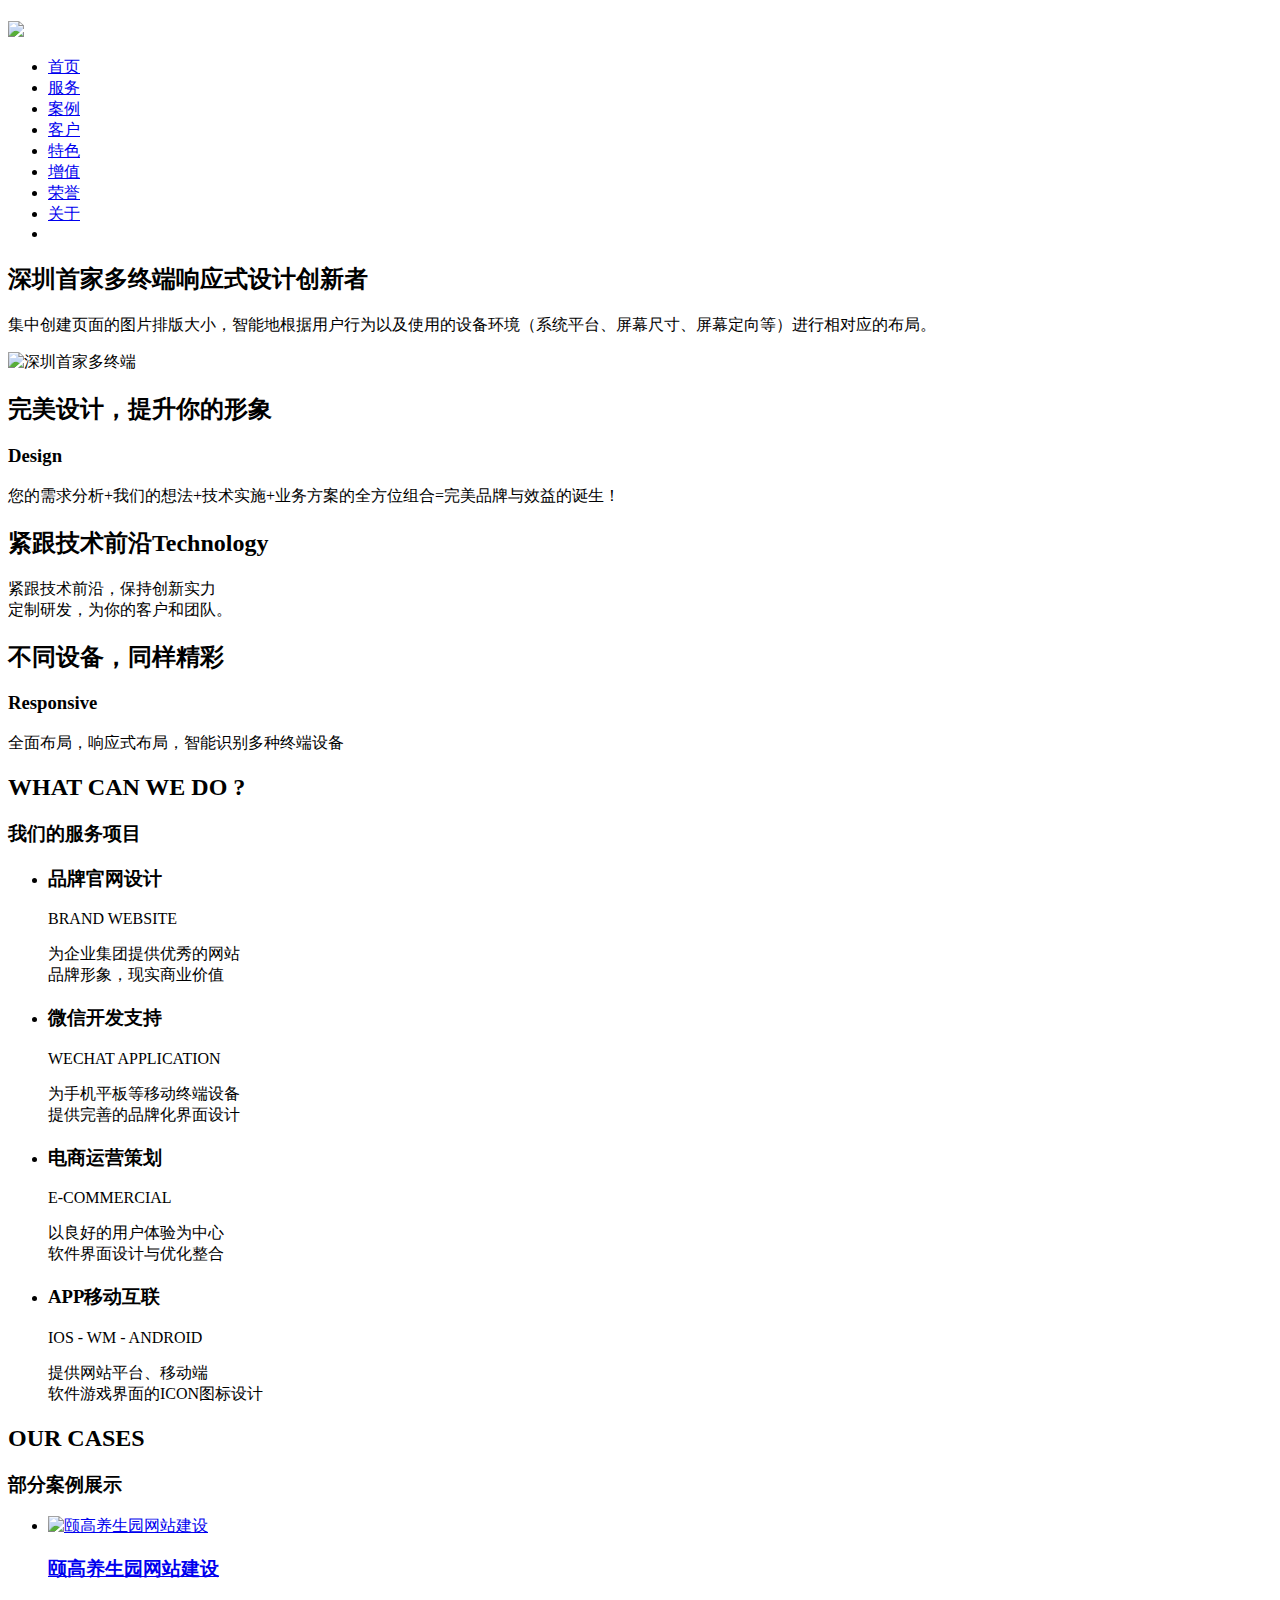
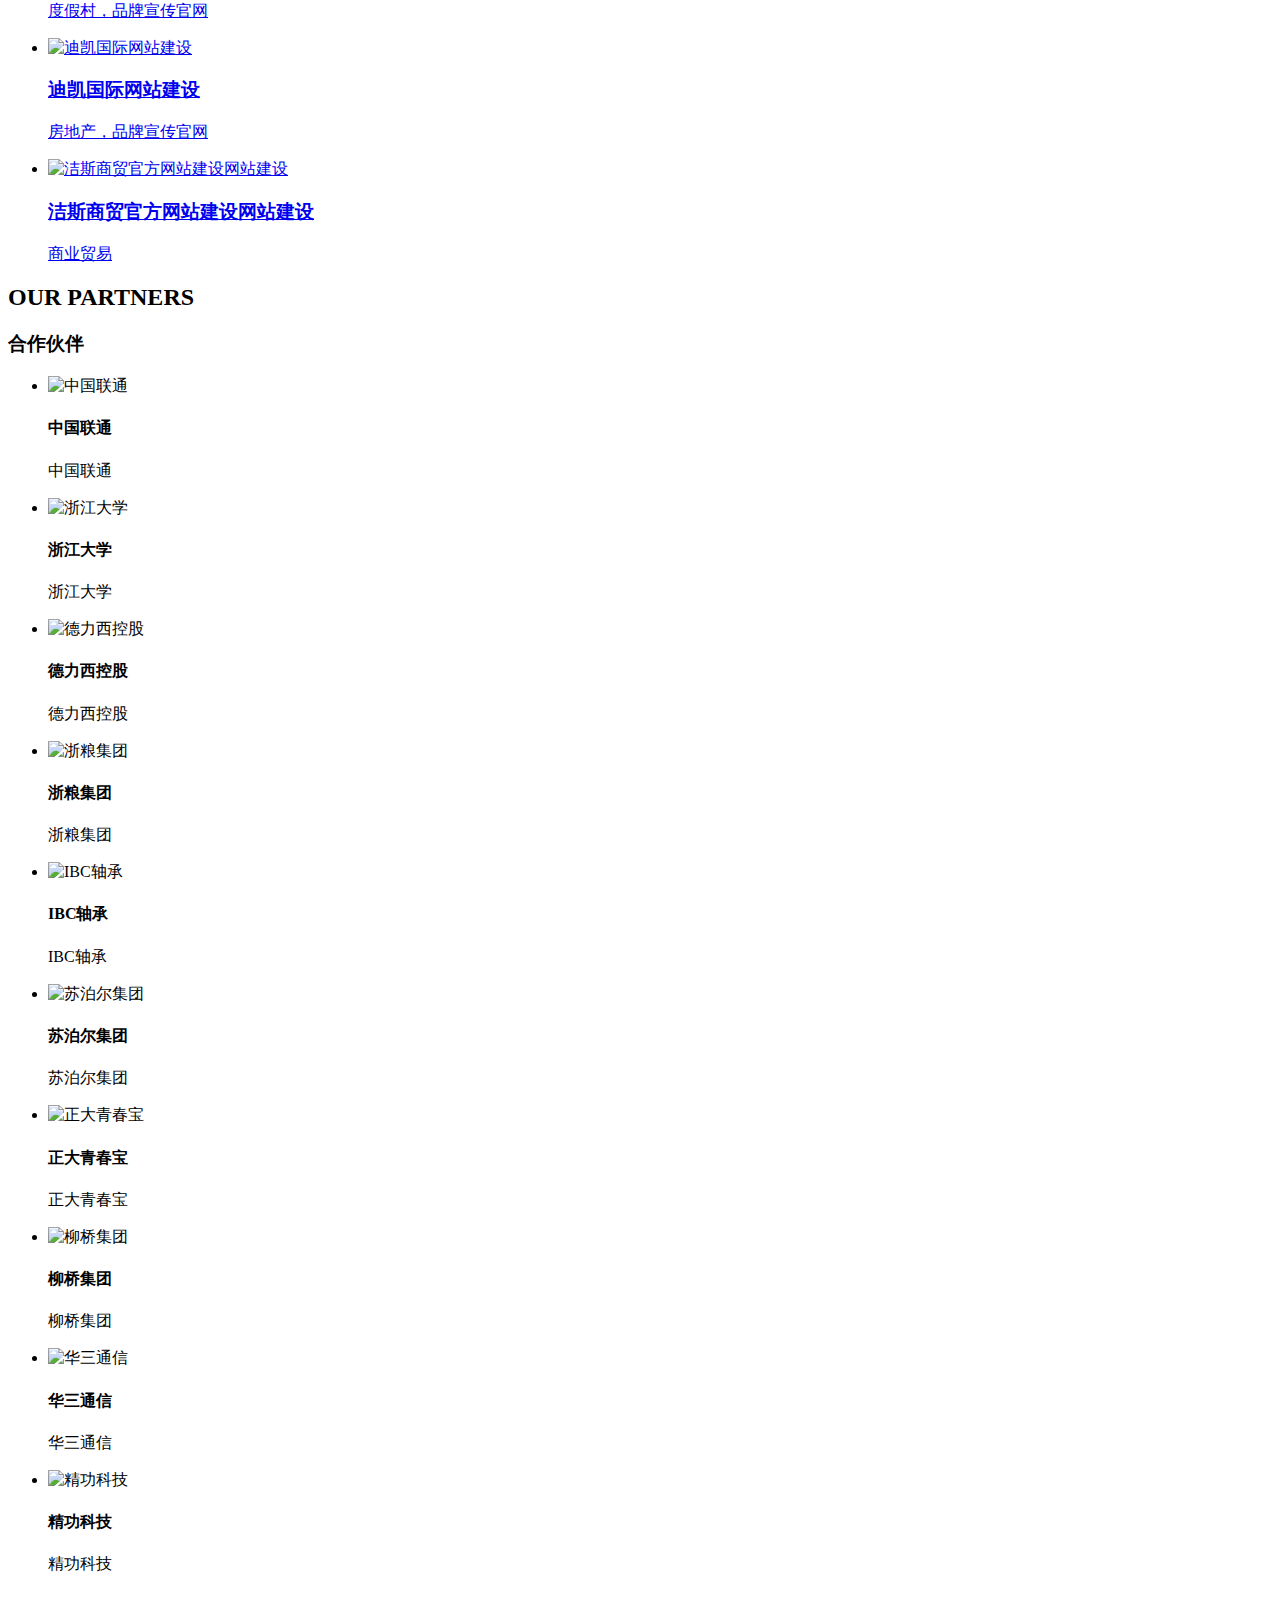
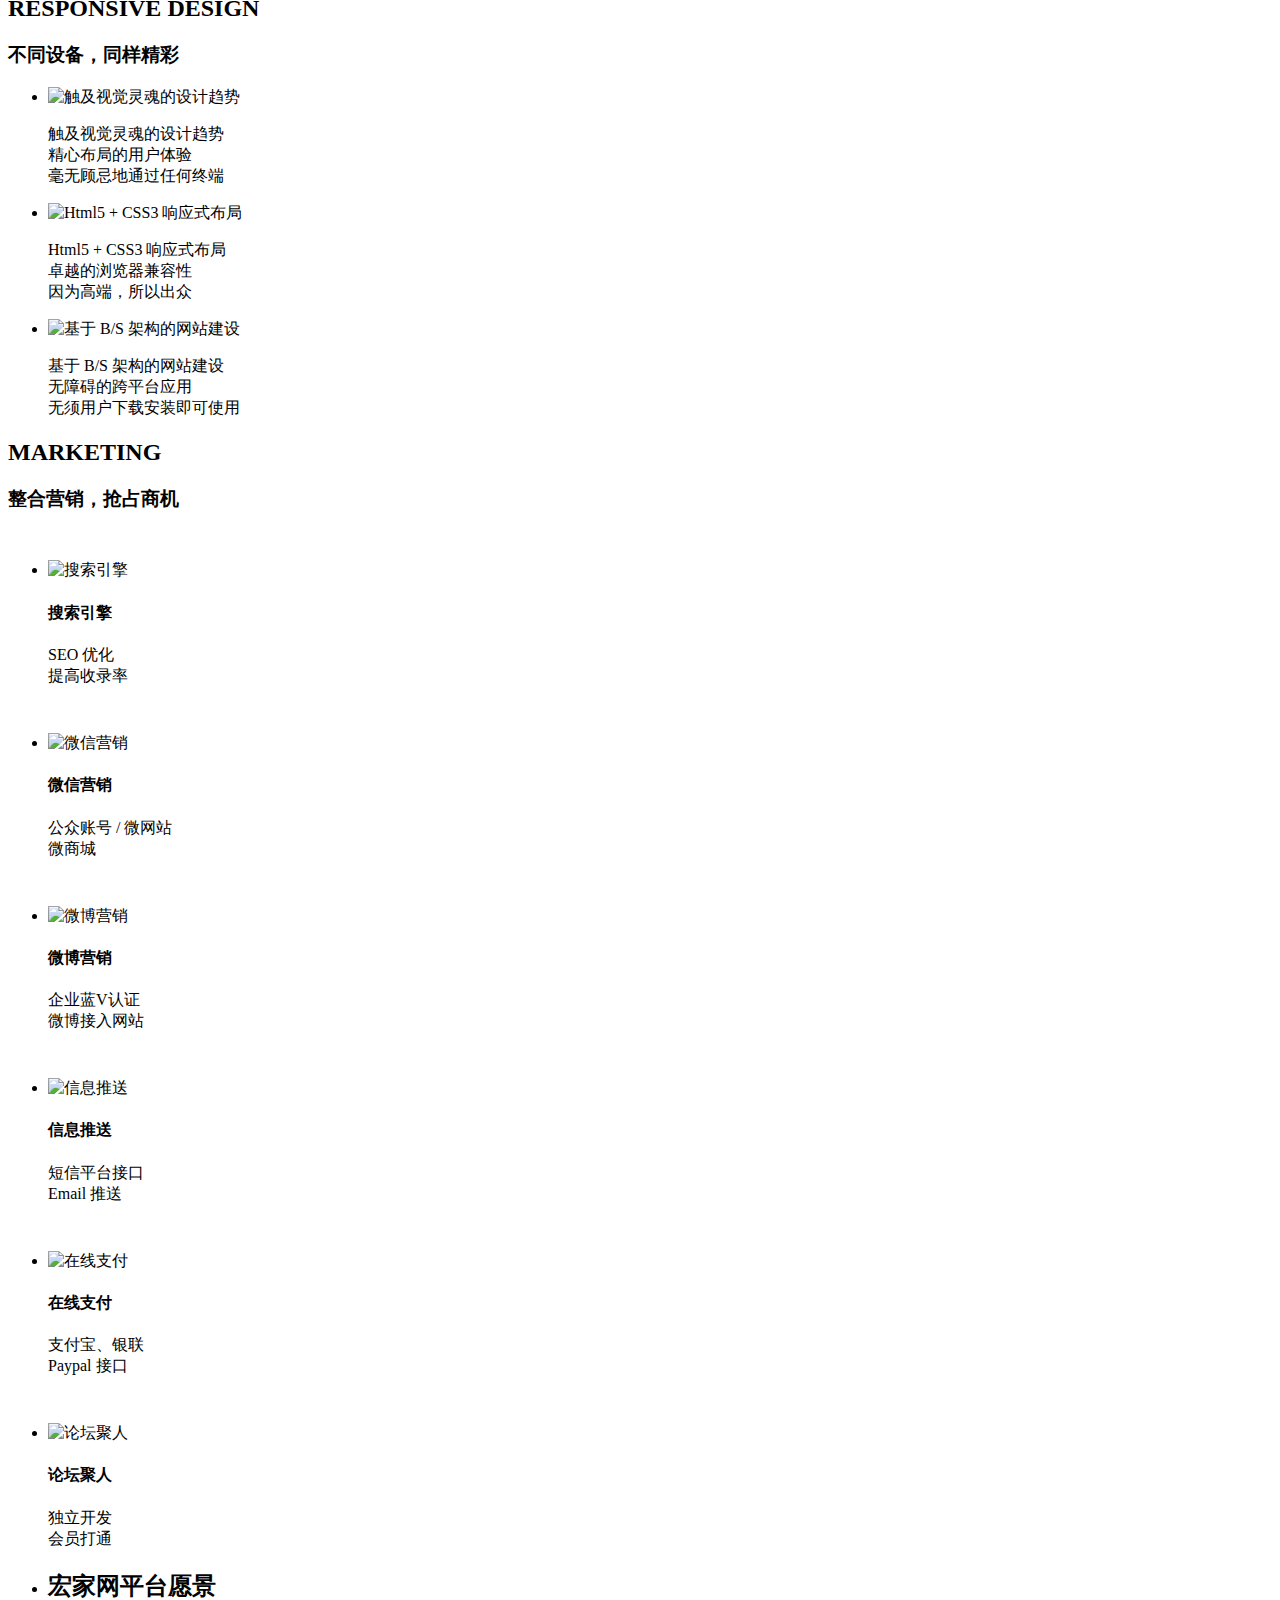
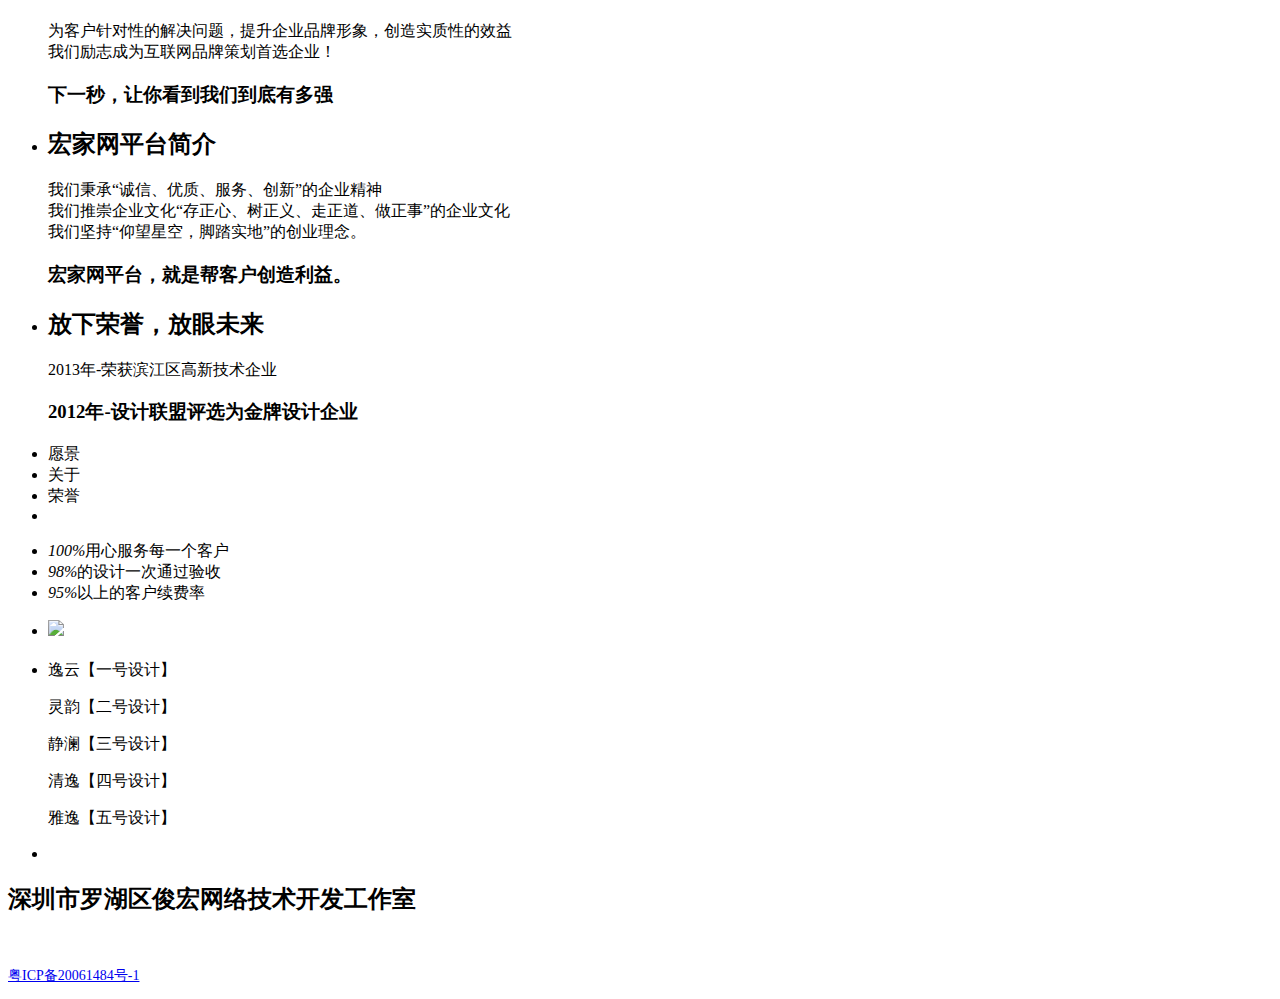
==== commit d9fc515a: "Add files via upload" ====
--- a/index.html
+++ b/index.html
@@ -1,197 +1,545 @@
-<!DOCTYPE html>
-<html lang="en">
+<!DOCTYPE html PUBLIC "-//W3C//DTD XHTML 1.0 Strict//EN" "http://www.w3.org/TR/xhtml1/DTD/xhtml1-strict.dtd">
+<html xmlns="http://www.w3.org/1999/xhtml">
 <head>
-  <meta charset="UTF-8">
-  <meta name="viewport" content="width=device-width,user-scalable=no,initial-scale=1.0,maximum-scale=1.0,minimum-scale=1.0">
-  <title>深圳市罗湖区俊宏网络技术开发工作室</title>
-  <link rel="stylesheet" href="res/layui/css/layui.css">
-  <link rel="stylesheet" href="res/static/css/index.css">
-  <!--禁止右键代码-->	
+<meta name="renderer" content="webkit" /> 
+<meta http-equiv="Content-Type" content="text/html; charset=utf-8" />
+<meta name="viewport" content="initial-scale=1, width=device-width, maximum-scale=1, minimum-scale=1, user-scalable=no" />
+<title>宏家网 - 最新改进终极版纯净响应式</title>
+<link rel="shortcut icon" id="favicon" href="favicon.ico" />
+<link rel="stylesheet" href="css/home.css" /> 
+<link rel="stylesheet" href="css/main.css?v=17.24" /> 
+<link rel="stylesheet" href="css/animation.css" /> 
+<style type="text/css">#intro{padding:0;margin:0;height:0 !important;width:0;overflow:hidden !important;}#intro .logo{float:left;margin:0 10px 10px 0;}
+h1, h2 , h3, h4, p, li{font-family:microsoft yahei;}
+@media screen and (min-width:600px){
+	.slide1{background-image:url(uploads/image/20150911/1441951809.jpg);}
+		.slide2{background-image:url(uploads/image/20150911/1441949934.jpg);}
+		.slide3{background-image:url(uploads/image/20150911/1441956136.jpg);}
+		.slide4{background-image:url(uploads/image/20150911/1441947138.jpg);}
+			}
+		
+		@media screen and (max-width:600px){
+	.slide1{background-image:url(uploads/image/20150930/1443615946.jpg);}
+		.slide2{background-image:url(uploads/image/20150930/1443618672.jpg);}
+		.slide3{background-image:url(uploads/image/20150930/1443618099.jpg);}
+		.slide4{background-image:url(uploads/image/20150930/1443619355.jpg);}
+			}
+		
+		@media screen and (min-width:600px){
+			.page2{background-image:url(uploads/image/20150911/1441949348.jpg);}
+			.page3{background-image:url(uploads/image/20150911/1441956805.jpg);}
+			.page4{background-image:url(uploads/image/20150930/1443609696.jpg);}
+			.page5{background-image:url(uploads/image/20150930/1443614947.jpg);}
+			.page6{background-image:url(uploads/image/20150930/1443608806.jpg);}
+			.page7{background-image:url(uploads/image/20150930/1443610575.jpg);}
+			.page8{background-image:url(uploads/image/20150930/1443608078.jpg);}
+				}
+		@media screen and (max-width:600px){
+			.page2{background-image:url(uploads/image/20150930/1443621700.jpg);}
+			.page3{background-image:url(uploads/image/20150930/1443621784.jpg);}
+			.page4{background-image:url(uploads/image/20150930/1443620091.jpg);}
+			.page5{background-image:url(uploads/image/20150930/1443623011.jpg);}
+			.page6{background-image:url(uploads/image/20150930/1443620778.jpg);}
+			.page7{background-image:url(uploads/image/20150930/1443619787.jpg);}
+			.page8{background-image:url(uploads/image/20150930/1443617380.jpg);}
+				}
+		@media screen and (min-width:1050px){
+		#index_x{ display:none}
+		}
+</style>
+</head> 
+<script src="js/jquery-1.11.1.min.js"></script>
 <script>
-    document.oncontextmenu=new Function("event.returnValue=false;"); //禁止右键功能
-    document.onkeydown=MM_KeyPress;
-    function  MM_KeyPress(num){
-        //防止系统退格键
-        var keycode = event.keyCode;
-        if(keycode ==8)//屏蔽退格健
-        {
-            event.keyCode = 0;
-            return;
-        }
-        if(keycode >=122 && keycode <=123)//屏蔽f12功能键
-        {
-            event.keyCode = 0 ;
-            event.returnValue=false;
-            return;
-        }
-    }
-
+$(document).ready(function(){
+  $("#index_x").click(function(){
+    $("#menu").hide();
+  });
+  $("#index_xs").click(function(){
+    $("#menu").show();
+  });
+});
 </script>
-<script>function fuckyou(){
-      window.close(); //关闭当前窗口(防抽)
-     window.location="about:blank"; //将当前窗口跳转置空白页
-}
-  function ck() {
-    console.profile();
-    console.profileEnd();
-    //我们判断一下profiles里面有没有东西，如果有，肯定有人按F12了，没错！！
-    if(console.clear) { console.clear() };
-                        if (typeof console.profiles =="object"){
-    return console.profiles.length > 0;
-                        }
-}
-function hehe(){
-if( (window.console && (console.firebug || console.table && /firebug/i.test(console.table()) )) || (typeof opera == 'object' && typeof opera.postError == 'function' && console.profile.length > 0)){
-  fuckyou();
-}
-if(typeof console.profiles =="object"&&console.profiles.length > 0){
-fuckyou();
-}
-}
-hehe();
-window.onresize = function(){
-if((window.outerHeight-window.innerHeight)>200)
-//判断当前窗口内页高度和窗口高度，如果差值大于200，那么呵呵
-   fuckyou();
-}</script>
-<!--禁止右键代码-->
+<body> 
+<header id="header">
+		<div class="container clearfix">
+			<h1 id="logo"></h1>
+			<nav>
+				<a class="icon_menu" id="index_xs"><img src="img/caidan.png"></a>
+				<ul id="menu">
+				
+					<li data-menuanchor="page1" class="active"><a data-name="home" href="#page1"><span>首页</span></a></li>
+				<li data-menuanchor="page2"><a href="#page2"><span>服务</span></a></li><li data-menuanchor="page3"><a href="#page3"><span>案例</span></a></li><li data-menuanchor="page4"><a href="#page4"><span>客户</span></a></li><li data-menuanchor="page5"><a href="#page5"><span>特色</span></a></li><li data-menuanchor="page6"><a href="#page6"><span>增值</span></a></li><li data-menuanchor="page7"><a href="#page7"><span>荣誉</span></a></li><li data-menuanchor="page8"><a href="#page8"><span>关于</span></a></li><li data-menuanchor="page9">				<li style=" width:100%;float:right" id="index_x"><img src="img/close.png" style="padding-right:15px; float:right; margin-top:10px"></li>
+				</ul> 
+			</nav>
+
+		</div>
+	</header>
+<div class="page-container">
+		<section class="section page1">
+			<div class="rbslider-container">
+				<div class="home-news">
+
+					
+				</div>
+				<div class="rbslider-wrapper">
+					<div class="rbslider-slide slide1">
+						<div class="slide-content slide-content-1">
+							 								<h2>深圳首家多终端<b>响应式设计创新者</b></a></h2> 
+								<p class="intro">集中创建页面的图片排版大小，智能地根据用户行为以及使用的设备环境（系统平台、屏幕尺寸、屏幕定向等）进行相对应的布局。</p>
+								<p class="img"><img alt="深圳首家多终端" src="uploads/image/20150911/1441947403.png" /></p>
+									</div>
+					</div>
+					<div class="rbslider-slide slide2">
+						<div class="slide-content slide-content-2">
+													<h2>完美设计，提升你的形象</h2> 
+							<h3>Design</a></h3>
+							<p class="intro">您的需求分析+我们的想法+技术实施+业务方案的全方位组合=完美品牌与效益的诞生！</p> 
+									</div>
+					</div> 
+					<div class="rbslider-slide slide3">
+						<div class="slide-content slide-content-3">
+							<div class="content-box">
+															<h2>紧跟技术前沿<b>Technology</a></b></h2> 
+								<p class="intro">紧跟技术前沿，保持创新实力<br />定制研发，为你的客户和团队。</p>
+		 							</div> 
+						</div>
+						<div class="background-box"></div> 
+					</div>
+					<div class="rbslider-slide slide4">
+						<div class="slide-content slide-content-4">
+													<h2>不同设备，同样精彩</h2> 
+							<h3>Responsive</a></h3>
+							<p class="intro">全面布局，响应式布局，智能识别多种终端设备</p> 
+									</div> 
+					</div>					
+				</div> 
+				<a class="move-down"></a> 
+				<div class="rbslider-pagination"></div> 
+			</div>
+		</section>
+		<section class="section page2">
+			<div class="section-content-container">
+				<hgroup>
+										<h2>WHAT CAN WE DO ?</h2>
+					<h3>我们的服务项目</h3>			
+							</hgroup>
+				<ul class="section-content service-list">
+									<li>
+						<div class="top brand">
+							<h3>品牌官网设计</a></h3>
+							<p>BRAND WEBSITE</a></p>
+						</div>
+						<div class="intro">
+						<p>为企业集团提供优秀的网站<br>
+品牌形象，现实商业价值</a></p>
+						</div>
+					</li>
+					<style>
+					.brand{background-image:url(uploads/image/20150911/1441948312.png);}
+					</style>
+			
+										<li>
+						<div class="top weixin">
+							<h3>微信开发支持</a></h3>
+							<p>WECHAT APPLICATION</a></p>
+						</div>
+						<div class="intro">
+						<p>为手机平板等移动终端设备<br>
+提供完善的品牌化界面设计</a></p>
+						</div>
+					</li>
+					<style>
+					.weixin{background-image:url(uploads/image/20150911/1441951855.png);}
+					</style>
+											<li>
+						<div class="top shop">
+							<h3>电商运营策划</a></h3>
+							<p>E-COMMERCIAL</a></p>
+						</div>
+						<div class="intro">
+						<p>以良好的用户体验为中心<br>
+软件界面设计与优化整合</a></p>
+						</div>
+					</li>
+					<style>
+					.shop{background-image:url(uploads/image/20150911/1441953225.png);}
+					</style>
+											<li>
+						<div class="top app">
+							<h3>APP移动互联</a></h3>
+							<p>IOS - WM - ANDROID</a></p>
+						</div>
+						<div class="intro">
+						<p>提供网站平台、移动端<br>
+软件游戏界面的ICON图标设计</a></p>
+						</div>
+					</li>
+				<style>
+                   .app{background-image:url(uploads/image/20150911/1441950521.png);}
+					</style>
+							</ul>
+			</div> 
+		</section>
+		<section class="section page3" style="background-position:center bottom;">
+			<div class="section-content-container rbslider-item-list-container">
+				<hgroup>
+									<h2>OUR CASES</h2>
+					<h3>部分案例展示</h3>
+							</hgroup>
+				<div class="section-content rbslider-item-list-wrapper case-list">
+				<ul class="rbslider-item-list clearfix">
+				 					<li><a href="1.html">
+						<div class="img-box">
+							<div class="img"><img src="uploads/image/20150909/1441805034.jpg" alt="颐高养生园网站建设" /></div> 
+							<div class="ck"></div>
+							<div class="cover"></div>  
+						</div>
+						<div class="intro">
+							<div class="intro-content">
+								
+								<h3>颐高养生园网站建设</h3>
+								<p>度假村，品牌宣传官网</p>
+							</div>
+							<div class="cover"></div>
+						</div></a>
+					</li>	
+								<li><a href="2.html">
+						<div class="img-box">
+							<div class="img"><img src="uploads/image/20150909/1441803374.jpg" alt="迪凯国际网站建设" /></div> 
+							<div class="ck"></div>
+							<div class="cover"></div>  
+						</div>
+						<div class="intro">
+							<div class="intro-content">
+								
+								<h3>迪凯国际网站建设</h3>
+								<p>房地产，品牌宣传官网</p>
+							</div>
+							<div class="cover"></div>
+						</div></a>
+					</li>	
+								<li><a href="3.html">
+						<div class="img-box">
+							<div class="img"><img src="uploads/image/20150909/1441806833.jpg" alt="洁斯商贸官方网站建设网站建设" /></div> 
+							<div class="ck"></div>
+							<div class="cover"></div>  
+						</div>
+						<div class="intro">
+							<div class="intro-content">
+								
+								<h3>洁斯商贸官方网站建设网站建设</h3>
+								<p>商业贸易</p>
+							</div>
+							<div class="cover"></div>
+						</div></a>
+					</li>	
+				
+			
+				</ul>
+				 <div class="rbslider-pagination"></div>
+				</div>
+				<div class="navigation case">
+					<a class="prev"></a>
+					<a class="next"></a>
+				</div>
+				
+			</div> 
+		</section>
+		<section class="section page4" style="background-position:center bottom;">
+			<div class="section-content-container">
+				<hgroup>
+										<h2>OUR PARTNERS</h2>
+					<h3>合作伙伴</h3>
+							</hgroup>
+				<div class="section-content">
+					<ul class="partner-list clearfix">
+											<li>
+							<div class="con">
+								<div class="img"><img alt="中国联通" src="uploads/image/20151001/1443700372.png" /></div>
+								<h4>中国联通</a></h4>
+								<p>中国联通</a></p>
+							</div> 
+							<div class="ck"></div>
+						</li>
+									<li>
+							<div class="con">
+								<div class="img"><img alt="浙江大学" src="uploads/image/20151001/1443706993.png" /></div>
+								<h4>浙江大学</a></h4>
+								<p>浙江大学</a></p>
+							</div> 
+							<div class="ck"></div>
+						</li>
+									<li>
+							<div class="con">
+								<div class="img"><img alt="德力西控股" src="uploads/image/20151001/1443698955.png" /></div>
+								<h4>德力西控股</a></h4>
+								<p>德力西控股</a></p>
+							</div> 
+							<div class="ck"></div>
+						</li>
+									<li>
+							<div class="con">
+								<div class="img"><img alt="浙粮集团" src="uploads/image/20151001/1443700353.png" /></div>
+								<h4>浙粮集团</a></h4>
+								<p>浙粮集团</a></p>
+							</div> 
+							<div class="ck"></div>
+						</li>
+									<li>
+							<div class="con">
+								<div class="img"><img alt="IBC轴承" src="uploads/image/20151001/1443703770.gif" /></div>
+								<h4>IBC轴承</a></h4>
+								<p>IBC轴承</a></p>
+							</div> 
+							<div class="ck"></div>
+						</li>
+									<li>
+							<div class="con">
+								<div class="img"><img alt="苏泊尔集团" src="uploads/image/20151001/1443704661.jpg" /></div>
+								<h4>苏泊尔集团</a></h4>
+								<p>苏泊尔集团</a></p>
+							</div> 
+							<div class="ck"></div>
+						</li>
+									<li>
+							<div class="con">
+								<div class="img"><img alt="正大青春宝" src="uploads/image/20151001/1443698890.jpg" /></div>
+								<h4>正大青春宝</a></h4>
+								<p>正大青春宝</a></p>
+							</div> 
+							<div class="ck"></div>
+						</li>
+									<li>
+							<div class="con">
+								<div class="img"><img alt="柳桥集团" src="uploads/image/20151001/1443699412.png" /></div>
+								<h4>柳桥集团</a></h4>
+								<p>柳桥集团</a></p>
+							</div> 
+							<div class="ck"></div>
+						</li>
+									<li>
+							<div class="con">
+								<div class="img"><img alt="华三通信" src="uploads/image/20151001/1443707184.png" /></div>
+								<h4>华三通信</a></h4>
+								<p>华三通信</a></p>
+							</div> 
+							<div class="ck"></div>
+						</li>
+									<li>
+							<div class="con">
+								<div class="img"><img alt="精功科技" src="uploads/image/20151001/1443699340.png" /></div>
+								<h4>精功科技</a></h4>
+								<p>精功科技</a></p>
+							</div> 
+							<div class="ck"></div>
+						</li>
+								</ul>
+				</div>
+			</div>
+		</section>
+		<section class="section page5 white">
+			<div class="section-content-container rbslider-item-list-container">
+				<hgroup>
+										<h2>RESPONSIVE DESIGN</h2>
+					<h3>不同设备，同样精彩</h3>
+							</hgroup>
+				<div class="section-content rbslider-item-list-wrapper equipment-list">
+					<ul class="rbslider-item-list clearfix">
+											<li>
+							<p><img alt="触及视觉灵魂的设计趋势" src="uploads/image/20150911/1441954332.png" /></a></p>
+							<p class="text">
+							触及视觉灵魂的设计趋势<br />精心布局的用户体验<br />毫无顾忌地通过任何终端</a>
+							</p>
+						</li>
+									<li>
+							<p><img alt="Html5 + CSS3 响应式布局" src="uploads/image/20150911/1441951089.png" /></a></p>
+							<p class="text">
+							Html5 + CSS3 响应式布局<br />卓越的浏览器兼容性<br />因为高端，所以出众</a>
+							</p>
+						</li>
+									<li>
+							<p><img alt="基于 B/S 架构的网站建设" src="uploads/image/20150911/1441947891.png" /></a></p>
+							<p class="text">
+							基于 B/S 架构的网站建设<br />无障碍的跨平台应用<br />无须用户下载安装即可使用</a>
+							</p>
+						</li>
+								</ul>
+				</div>
+				<div class="navigation equipment">
+					<a class="prev"></a>
+					<a class="next"></a>
+				</div>
+			
+			</div>
+		</section>
+		
+		<section class="section page6">
+			<div class="section-content-container marketing-content">
+				<hgroup>
+										<h2>MARKETING</h2>
+					<h3>整合营销，抢占商机</h3>
+							</hgroup>
+				<div class="section-content">
+					<ul class="marketing_list clearfix">
+											<li>
+							<div class="icon">
+								<div class="circular l"></div>
+								<div class="circular r"></div>
+								<span><img style="margin-top:30px" alt="搜索引擎" src="uploads/image/20151001/1443703213.png" /></span>
+							</div>
+							<h4>搜索引擎</a></h4>
+							<p class="text">
+							SEO 优化<br>提高收录率</a></p>
+						</li>
+								<li>
+							<div class="icon">
+								<div class="circular l"></div>
+								<div class="circular r"></div>
+								<span><img style="margin-top:30px" alt="微信营销" src="uploads/image/20151001/1443702541.png" /></span>
+							</div>
+							<h4>微信营销</a></h4>
+							<p class="text">
+							公众账号 / 微网站<br>微商城</a></p>
+						</li>
+								<li>
+							<div class="icon">
+								<div class="circular l"></div>
+								<div class="circular r"></div>
+								<span><img style="margin-top:30px" alt="微博营销" src="uploads/image/20151001/1443707613.png" /></span>
+							</div>
+							<h4>微博营销</a></h4>
+							<p class="text">
+							企业蓝V认证<br>微博接入网站</a></p>
+						</li>
+								<li>
+							<div class="icon">
+								<div class="circular l"></div>
+								<div class="circular r"></div>
+								<span><img style="margin-top:30px" alt="信息推送" src="uploads/image/20151001/1443700279.png" /></span>
+							</div>
+							<h4>信息推送</a></h4>
+							<p class="text">
+							短信平台接口<br>Email 推送</a></p>
+						</li>
+								<li>
+							<div class="icon">
+								<div class="circular l"></div>
+								<div class="circular r"></div>
+								<span><img style="margin-top:30px" alt="在线支付" src="uploads/image/20151001/1443704543.png" /></span>
+							</div>
+							<h4>在线支付</a></h4>
+							<p class="text">
+							支付宝、银联<br>Paypal 接口</a></p>
+						</li>
+								<li>
+							<div class="icon">
+								<div class="circular l"></div>
+								<div class="circular r"></div>
+								<span><img style="margin-top:30px" alt="论坛聚人" src="uploads/image/20151001/1443708028.png" /></span>
+							</div>
+							<h4>论坛聚人</a></h4>
+							<p class="text">
+							独立开发<br>会员打通</a></p>
+						</li>
+							</ul>
+				</div> 
+			</div> 
+		</section>
+		
+		<section class="section page7">
+			<ul class="home-about">
+							<li>
+					<h2>宏家网平台愿景</h2>
+					<div class="con">
+					<p>为客户针对性的解决问题，提升企业品牌形象，创造实质性的效益<br>
+我们励志成为互联网品牌策划首选企业！</p>
+
+
+					</div>
+					<h3 class="bot">下一秒，让你看到我们到底有多强</h3>
+				</li>
+							<li>
+					<h2>宏家网平台简介</h2>
+					<div class="con">
+					<p>我们秉承“诚信、优质、服务、创新”的企业精神<br>
+我们推崇企业文化“存正心、树正义、走正道、做正事”的企业文化<br>
+我们坚持“仰望星空，脚踏实地”的创业理念。</p>
+
+
+					</div>
+					<h3 class="bot">宏家网平台，就是帮客户创造利益。</h3>
+				</li>
+							<li>
+					<h2>放下荣誉，放眼未来</h2>
+					<div class="con">
+					<p>2013年-荣获滨江区高新技术企业</p>
+
+
+					</div>
+					<h3 class="bot">2012年-设计联盟评选为金牌设计企业</h3>
+				</li>
+				
+			</ul>
+			<ul class="home-about-navi"> 
+				<li>愿景</li>
+				<li>关于</li>
+				<li>荣誉</li> 
+				<li class="bg"></li>
+			</ul>
+			<div class="home-about-bottom">
+				<ul class="clearfix">
+					 
+					 
+					<li><em>100%</em>用心服务每一个客户</li>
+					<li><em>98%</em>的设计一次通过验收</li>
+					<li><em>95%</em>以上的客户续费率</li>
+				</ul>
+			</div>
+		</section>
+		
+		<section class="section page8">
+			<div class="home-contact">
+				<ul class="clearfix">
+									<li class="img"><img src="uploads/image/20150911/1441956938.png" align="微信" /></li>
+				
+					<li class="center">
+						<h2><a href="tel:" class="联系电话"></a></h2>
+						<p>
+						逸云【一号设计】<br>
+						</p>
+						<p>
+						灵韵【二号设计】<br>
+						</p>
+						<p>
+						静澜【三号设计】<br>
+						</p>
+						<p>
+						清逸【四号设计】<br>
+						</p>
+						<p>
+						雅逸【五号设计】<br>
+						</p>
+					</li>
+				
+					<li class="line"></li>
+				</ul>
+				<div class="clear"></div> 
+				 <div style="width:10%; float:left; text-align:center; margin-top:0px; font-size:0px;">
+	                </div>
+				<div class="kh"><h2>深圳市罗湖区俊宏网络技术开发工作室</h2><br><p style="color: #666; font-size:14px"><a href="https://beian.miit.gov.cn/" target="_blank">粤ICP备20061484号-1</a></p></div>
+			</div>
+		</section>
+		 
+	</div>
+
+<script type="text/javascript" src="js/home.js"></script>
+</body>
+</html> 
 </head>
-<body>
-  <!-- nav部分 -->
-  
-  <!-- banner部分 -->
-  <div>
-    <div class="layui-carousel" id="banner">
-      <div carousel-item>
-        <div>
-          <img src="res/static/img/banner1.jpg">
-          <div class="panel">
-            <p class="title">深圳市罗湖区俊宏网络技术开发工作室</p>
-            <p>完美前端体验</p>
-          </div>
-        </div>
-        <div>
-          <img src="res/static/img/banner2.jpg">
-          <div class="panel">
-            <p class="title">深圳市罗湖区俊宏网络技术开发工作室</p>
-            <p>体验后端设计</p>
-          </div>
-        </div>
-      </div>
-    </div>
-  </div>
-  <!-- main部分 -->
-  <div class="main-product">
-    <div class="layui-container">
-      <p class="title">专为前端而研制的<span>核心产品</span></p>
-      <div class="layui-row layui-col-space25">
-        <div class="layui-col-sm6 layui-col-md3">
-          <div class="content">
-            <div><img src="res/static/img/Big_icon1.png"></div>
-            <div>
-              <p class="label">JS基础库</p>
-              <p>从小屏逐步扩展到大屏，最终实现所有屏幕适配，适应移动互联潮流。</p>
-            </div>
-            <a href="javascript:;">核心产品</a>
-          </div>
-        </div>
-        <div class="layui-col-sm6 layui-col-md3 ">
-          <div class="content">
-            <div><img src="res/static/img/Big_icon2.png"></div>
-            <div>
-              <p class="label">CSS处理</p>
-              <p>从小屏逐步扩展到大屏，最终实现所有屏幕适配，适应移动互联潮流。</p>
-            </div>
-            <a href="javascript:;">核心产品</a>
-          </div>
-        </div>
-        <div class="layui-col-sm6 layui-col-md3 ">
-          <div class="content">
-            <div><img src="res/static/img/Big_icon3.png"></div>
-            <div>
-              <p class="label">兼容性</p>
-              <p>从小屏逐步扩展到大屏，最终实现所有屏幕适配，适应移动互联潮流。</p>
-            </div>
-            <a href="javascript:;">核心产品</a>
-          </div>
-        </div>
-        <div class="layui-col-sm6 layui-col-md3 ">
-          <div class="content">
-            <div><img src="res/static/img/Big_icon4.png"></div>
-            <div>
-              <p class="label">响应式</p>
-              <p>从小屏逐步扩展到大屏，最终实现所有屏幕适配，适应移动互联潮流。</p>
-            </div>
-            <a href="javascript:;">核心产品</a>
-          </div>
-        </div>
-      </div>
-    </div>
-  </div>
-  <div class="main-service">
-    <div class="layui-container">
-      <p class="title">为客户打造完美的<span>专业服务</span></p>
-      <div class="layui-row layui-col-space25 layui-col-space80">
-        <div class="layui-col-sm6">
-          <div class="content">
-            <div class="content-left"><img src="res/static/img/home_img1.jpg"></div>
-            <div class="content-right">
-              <p class="label">1 对 1 前端指导</p>
-              <span></span>
-              <p>更有多个包含不同主题的Web组件，可快速构建界面出色、体验优秀的跨屏页面，大幅提升开发效率。</p>
-            </div>
-          </div>
-        </div>
-        <div class="layui-col-sm6">
-          <div class="content">
-            <div class="content-left"><img src="res/static/img/home_img2.jpg"></div>
-            <div class="content-right">
-              <p class="label">1 对 1 后端指导</p>
-              <span></span>
-              <p>定制后端方便前端设计和更改，可快速构建界面图片、体验优秀的跨屏页面，大幅提升开发效率。</p>
-            </div>
-          </div>
-        </div>
-        <div class="layui-col-sm6">
-          <div class="content">
-            <div class="content-left"><img src="res/static/img/home_img3.jpg"></div>
-            <div class="content-right">
-              <p class="label">1 对 1 前端指导</p>
-              <span></span>
-              <p>更有多个包含不同主题的Web组件，可快速构建界面出色、体验优秀的跨屏页面，大幅提升开发效率。</p>
-            </div>
-          </div>
-        </div>
-        <div class="layui-col-sm6">
-          <div class="content">
-            <div class="content-left"><img src="res/static/img/home_img4.jpg"></div>
-            <div class="content-right">
-              <p class="label">1 对 1 后端指导</p>
-              <span></span>
-              <p>定制后端方便前端设计和更改，可快速构建界面图片、体验优秀的跨屏页面，大幅提升开发效率。</p>
-            </div>
-          </div>
-        </div>
-      </div>
-      <div class="service-more"><a href="javascript:;">查看更多</a></div>
-    </div>
-  </div>
-<!-- footer部分 -->
-<center>
-<p class="contact-top"><span class="right">深圳市罗湖区俊宏网络技术开发工作室&nbsp;&nbsp;Copyright&nbsp;©&nbsp;2020-2025 </span></p>
-<p class="contact-bottom"><span class="right"><a href="https://beian.miit.gov.cn/">粤ICP备20061484号-1</a></div>
-</div>
-</div>
-</div>
-</div>
-</div>
-</center>
-<!-- footer部分 -->
-<script src="res/layui/layui.js"></script>
-<script>
-  layui.config({
-    base: 'res/static/js/' 
-  }).use('firm'); 
-</script>
-</body>
-</html>
+<body oncontextmenu="window.event.returnValue=false" 
+onkeypress="window.event.returnValue=false" 
+onkeydown="window.event.returnValue=false" 
+onkeyup="window.event.returnValue=false" 
+ondragstart="window.event.returnValue=false" 
+onselectstart="event.returnValue=false"> 
+</body> 